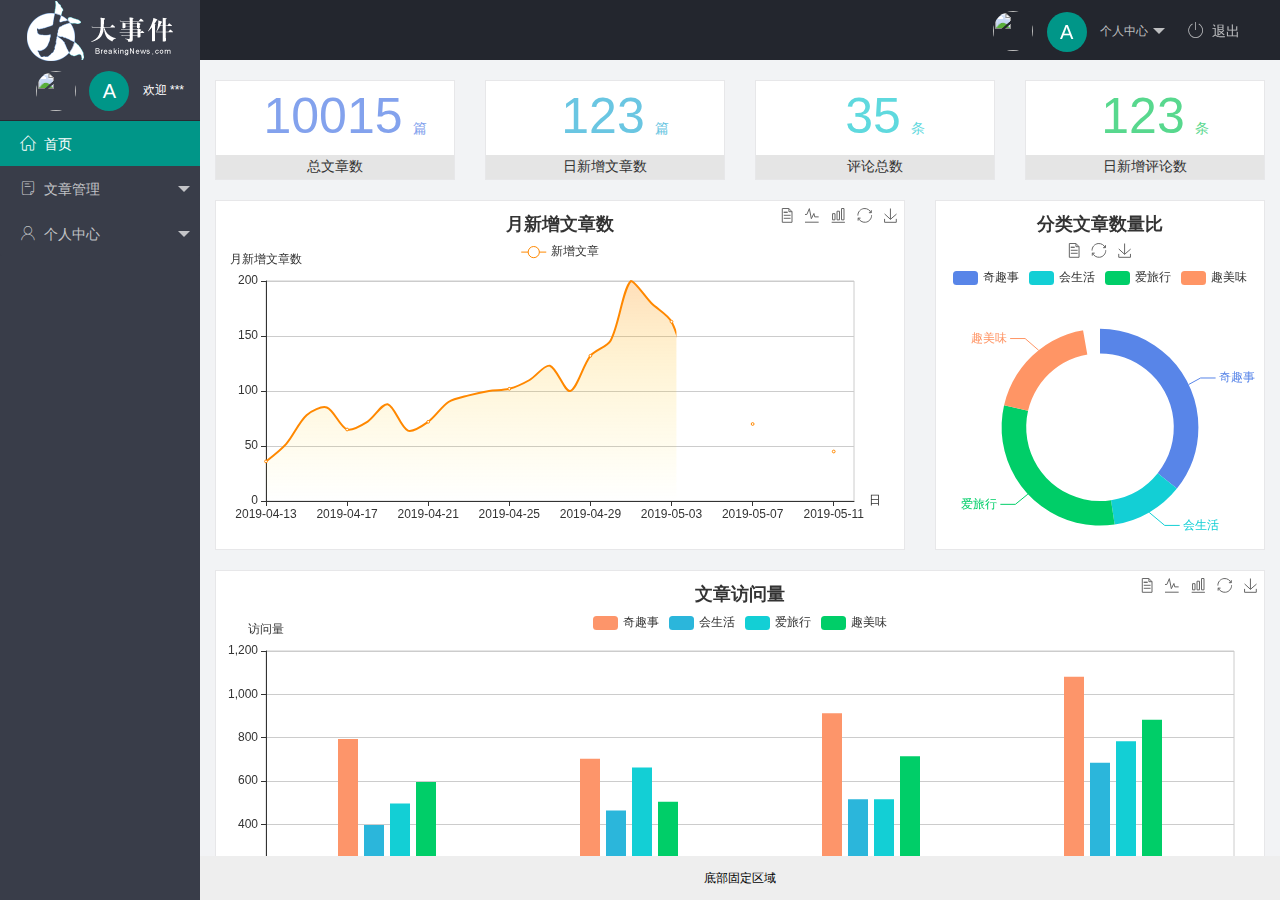
==== index.html @ 4768a1a0 "第一天的后台index.html，index.js，baseAPI.js" ====
<!DOCTYPE html>
<html lang="en">

<head>
    <meta charset="UTF-8" />
    <meta http-equiv="X-UA-Compatible" content="IE=edge" />
    <meta name="viewport" content="width=device-width, initial-scale=1.0" />
    <title>Document</title>
    <link rel="stylesheet" href="/assets/lib/layui/css/layui.css" />
    <link rel="stylesheet" href="/assets/fonts/iconfont.css">
    <link rel="stylesheet" href="/assets/css/index.css">
</head>

<body>
    <div class="layui-layout layui-layout-admin">
        <div class="layui-header">
            <div class="layui-logo layui-hide-xs layui-bg-black">
                <img src="/assets/images/logo.png" alt="" />
            </div>

            <ul class="layui-nav layui-layout-right">
                <li class="layui-nav-item layui-hide layui-show-md-inline-block">
                    <!-- 右侧导航栏上面头像 -->
                    <a href="javascript:;" class="userinfo">
                        <img src="http://t.cn/RCzsdCq" class="layui-nav-img" />
                        <span class="text-avatar">A</span>
                        个人中心
                    </a>
                    <dl class="layui-nav-child">
                        <dd><a href="">基本资料</a></dd>
                        <dd><a href="">更换头像</a></dd>
                        <dd><a href="">重置密码</a></dd>
                    </dl>
                </li>
                <li class="layui-nav-item" lay-header-event="menuRight" lay-unselect>
                    <a href="javascript:;" id="btnLogout"><span class="iconfont icon-tuichu"></span>退出</a>
                </li>
            </ul>
        </div>

        <div class="layui-side layui-bg-black">
            <div class="layui-side-scroll">
                <!-- 左侧侧边栏上面头像 -->
                <div class="userinfo">
                    <img src="http://t.cn/RCzsdCq" class="layui-nav-img" />
                    <span class="text-avatar">A</span>
                    <span id="welcome">欢迎 ***</span>
                </div>
                <!-- 左侧导航区域（可配合layui已有的垂直导航） -->
                <ul class="layui-nav layui-nav-tree" lay-shrink="all">
                    <li class="layui-nav-item layui-this"><a href="/home/dashboard.html" target="fm"><span
                                class="iconfont icon-home"></span>首页</a></li>
                    <li class="layui-nav-item">
                        <a class="" href="javascript:;"><span class="iconfont icon-16"></span>文章管理</a>
                        <dl class="layui-nav-child">
                            <dd><a href="javascript:;"><i class="layui-icon layui-icon-app"></i>文章类别</a></dd>
                            <dd><a href="javascript:;"><i class="layui-icon layui-icon-app"></i>文章列表</a></dd>
                            <dd><a href="javascript:;"><i class="layui-icon layui-icon-app"></i>发布文章</a></dd>
                        </dl>
                    </li>
                    <li class="layui-nav-item">
                        <a href="javascript:;"><span class="iconfont icon-user"></span>个人中心</a>
                        <dl class="layui-nav-child">
                            <dd><a href="javascript:;"><i class="layui-icon layui-icon-app"></i>基本资料</a></dd>
                            <dd><a href="javascript:;"><i class="layui-icon layui-icon-app"></i>更换头像</a></dd>
                            <dd><a href="javascript:;"><i class="layui-icon layui-icon-app"></i>重置密码</a></dd>
                        </dl>
                    </li>
                </ul>
            </div>
        </div>

        <div class="layui-body">
            <!-- 内容主体区域 -->
            <!-- 内容主体区域 -->
            <iframe name="fm" src="/home/dashboard.html" frameborder="0">

            </iframe>
        </div>

        <div class="layui-footer">
            <!-- 底部固定区域 -->
            底部固定区域
        </div>
    </div>
    <script src="/assets/lib/layui/layui.all.js"></script>
    <script src="/assets/lib/jquery.js"></script>
    <script src="/assets/js/baseAPI.js"></script>
    <script src="/assets/js/index.js"></script>
</body>

</html>
---- assets/lib/layui/css/layui.css ----
/** layui-v2.5.5 MIT License By https://www.layui.com */
 .layui-inline,img{display:inline-block;vertical-align:middle}h1,h2,h3,h4,h5,h6{font-weight:400}.layui-edge,.layui-header,.layui-inline,.layui-main{position:relative}.layui-body,.layui-edge,.layui-elip{overflow:hidden}.layui-btn,.layui-edge,.layui-inline,img{vertical-align:middle}.layui-btn,.layui-disabled,.layui-icon,.layui-unselect{-moz-user-select:none;-webkit-user-select:none;-ms-user-select:none}.layui-elip,.layui-form-checkbox span,.layui-form-pane .layui-form-label{text-overflow:ellipsis;white-space:nowrap}.layui-breadcrumb,.layui-tree-btnGroup{visibility:hidden}blockquote,body,button,dd,div,dl,dt,form,h1,h2,h3,h4,h5,h6,input,li,ol,p,pre,td,textarea,th,ul{margin:0;padding:0;-webkit-tap-highlight-color:rgba(0,0,0,0)}a:active,a:hover{outline:0}img{border:none}li{list-style:none}table{border-collapse:collapse;border-spacing:0}h4,h5,h6{font-size:100%}button,input,optgroup,option,select,textarea{font-family:inherit;font-size:inherit;font-style:inherit;font-weight:inherit;outline:0}pre{white-space:pre-wrap;white-space:-moz-pre-wrap;white-space:-pre-wrap;white-space:-o-pre-wrap;word-wrap:break-word}body{line-height:24px;font:14px Helvetica Neue,Helvetica,PingFang SC,Tahoma,Arial,sans-serif}hr{height:1px;margin:10px 0;border:0;clear:both}a{color:#333;text-decoration:none}a:hover{color:#777}a cite{font-style:normal;*cursor:pointer}.layui-border-box,.layui-border-box *{box-sizing:border-box}.layui-box,.layui-box *{box-sizing:content-box}.layui-clear{clear:both;*zoom:1}.layui-clear:after{content:'\20';clear:both;*zoom:1;display:block;height:0}.layui-inline{*display:inline;*zoom:1}.layui-edge{display:inline-block;width:0;height:0;border-width:6px;border-style:dashed;border-color:transparent}.layui-edge-top{top:-4px;border-bottom-color:#999;border-bottom-style:solid}.layui-edge-right{border-left-color:#999;border-left-style:solid}.layui-edge-bottom{top:2px;border-top-color:#999;border-top-style:solid}.layui-edge-left{border-right-color:#999;border-right-style:solid}.layui-disabled,.layui-disabled:hover{color:#d2d2d2!important;cursor:not-allowed!important}.layui-circle{border-radius:100%}.layui-show{display:block!important}.layui-hide{display:none!important}@font-face{font-family:layui-icon;src:url(../font/iconfont.eot?v=250);src:url(../font/iconfont.eot?v=250#iefix) format('embedded-opentype'),url(../font/iconfont.woff2?v=250) format('woff2'),url(../font/iconfont.woff?v=250) format('woff'),url(../font/iconfont.ttf?v=250) format('truetype'),url(../font/iconfont.svg?v=250#layui-icon) format('svg')}.layui-icon{font-family:layui-icon!important;font-size:16px;font-style:normal;-webkit-font-smoothing:antialiased;-moz-osx-font-smoothing:grayscale}.layui-icon-reply-fill:before{content:"\e611"}.layui-icon-set-fill:before{content:"\e614"}.layui-icon-menu-fill:before{content:"\e60f"}.layui-icon-search:before{content:"\e615"}.layui-icon-share:before{content:"\e641"}.layui-icon-set-sm:before{content:"\e620"}.layui-icon-engine:before{content:"\e628"}.layui-icon-close:before{content:"\1006"}.layui-icon-close-fill:before{content:"\1007"}.layui-icon-chart-screen:before{content:"\e629"}.layui-icon-star:before{content:"\e600"}.layui-icon-circle-dot:before{content:"\e617"}.layui-icon-chat:before{content:"\e606"}.layui-icon-release:before{content:"\e609"}.layui-icon-list:before{content:"\e60a"}.layui-icon-chart:before{content:"\e62c"}.layui-icon-ok-circle:before{content:"\1005"}.layui-icon-layim-theme:before{content:"\e61b"}.layui-icon-table:before{content:"\e62d"}.layui-icon-right:before{content:"\e602"}.layui-icon-left:before{content:"\e603"}.layui-icon-cart-simple:before{content:"\e698"}.layui-icon-face-cry:before{content:"\e69c"}.layui-icon-face-smile:before{content:"\e6af"}.layui-icon-survey:before{content:"\e6b2"}.layui-icon-tree:before{content:"\e62e"}.layui-icon-upload-circle:before{content:"\e62f"}.layui-icon-add-circle:before{content:"\e61f"}.layui-icon-download-circle:before{content:"\e601"}.layui-icon-templeate-1:before{content:"\e630"}.layui-icon-util:before{content:"\e631"}.layui-icon-face-surprised:before{content:"\e664"}.layui-icon-edit:before{content:"\e642"}.layui-icon-speaker:before{content:"\e645"}.layui-icon-down:before{content:"\e61a"}.layui-icon-file:before{content:"\e621"}.layui-icon-layouts:before{content:"\e632"}.layui-icon-rate-half:before{content:"\e6c9"}.layui-icon-add-circle-fine:before{content:"\e608"}.layui-icon-prev-circle:before{content:"\e633"}.layui-icon-read:before{content:"\e705"}.layui-icon-404:before{content:"\e61c"}.layui-icon-carousel:before{content:"\e634"}.layui-icon-help:before{content:"\e607"}.layui-icon-code-circle:before{content:"\e635"}.layui-icon-water:before{content:"\e636"}.layui-icon-username:before{content:"\e66f"}.layui-icon-find-fill:before{content:"\e670"}.layui-icon-about:before{content:"\e60b"}.layui-icon-location:before{content:"\e715"}.layui-icon-up:before{content:"\e619"}.layui-icon-pause:before{content:"\e651"}.layui-icon-date:before{content:"\e637"}.layui-icon-layim-uploadfile:before{content:"\e61d"}.layui-icon-delete:before{content:"\e640"}.layui-icon-play:before{content:"\e652"}.layui-icon-top:before{content:"\e604"}.layui-icon-friends:before{content:"\e612"}.layui-icon-refresh-3:before{content:"\e9aa"}.layui-icon-ok:before{content:"\e605"}.layui-icon-layer:before{content:"\e638"}.layui-icon-face-smile-fine:before{content:"\e60c"}.layui-icon-dollar:before{content:"\e659"}.layui-icon-group:before{content:"\e613"}.layui-icon-layim-download:before{content:"\e61e"}.layui-icon-picture-fine:before{content:"\e60d"}.layui-icon-link:before{content:"\e64c"}.layui-icon-diamond:before{content:"\e735"}.layui-icon-log:before{content:"\e60e"}.layui-icon-rate-solid:before{content:"\e67a"}.layui-icon-fonts-del:before{content:"\e64f"}.layui-icon-unlink:before{content:"\e64d"}.layui-icon-fonts-clear:before{content:"\e639"}.layui-icon-triangle-r:before{content:"\e623"}.layui-icon-circle:before{content:"\e63f"}.layui-icon-radio:before{content:"\e643"}.layui-icon-align-center:before{content:"\e647"}.layui-icon-align-right:before{content:"\e648"}.layui-icon-align-left:before{content:"\e649"}.layui-icon-loading-1:before{content:"\e63e"}.layui-icon-return:before{content:"\e65c"}.layui-icon-fonts-strong:before{content:"\e62b"}.layui-icon-upload:before{content:"\e67c"}.layui-icon-dialogue:before{content:"\e63a"}.layui-icon-video:before{content:"\e6ed"}.layui-icon-headset:before{content:"\e6fc"}.layui-icon-cellphone-fine:before{content:"\e63b"}.layui-icon-add-1:before{content:"\e654"}.layui-icon-face-smile-b:before{content:"\e650"}.layui-icon-fonts-html:before{content:"\e64b"}.layui-icon-form:before{content:"\e63c"}.layui-icon-cart:before{content:"\e657"}.layui-icon-camera-fill:before{content:"\e65d"}.layui-icon-tabs:before{content:"\e62a"}.layui-icon-fonts-code:before{content:"\e64e"}.layui-icon-fire:before{content:"\e756"}.layui-icon-set:before{content:"\e716"}.layui-icon-fonts-u:before{content:"\e646"}.layui-icon-triangle-d:before{content:"\e625"}.layui-icon-tips:before{content:"\e702"}.layui-icon-picture:before{content:"\e64a"}.layui-icon-more-vertical:before{content:"\e671"}.layui-icon-flag:before{content:"\e66c"}.layui-icon-loading:before{content:"\e63d"}.layui-icon-fonts-i:before{content:"\e644"}.layui-icon-refresh-1:before{content:"\e666"}.layui-icon-rmb:before{content:"\e65e"}.layui-icon-home:before{content:"\e68e"}.layui-icon-user:before{content:"\e770"}.layui-icon-notice:before{content:"\e667"}.layui-icon-login-weibo:before{content:"\e675"}.layui-icon-voice:before{content:"\e688"}.layui-icon-upload-drag:before{content:"\e681"}.layui-icon-login-qq:before{content:"\e676"}.layui-icon-snowflake:before{content:"\e6b1"}.layui-icon-file-b:before{content:"\e655"}.layui-icon-template:before{content:"\e663"}.layui-icon-auz:before{content:"\e672"}.layui-icon-console:before{content:"\e665"}.layui-icon-app:before{content:"\e653"}.layui-icon-prev:before{content:"\e65a"}.layui-icon-website:before{content:"\e7ae"}.layui-icon-next:before{content:"\e65b"}.layui-icon-component:before{content:"\e857"}.layui-icon-more:before{content:"\e65f"}.layui-icon-login-wechat:before{content:"\e677"}.layui-icon-shrink-right:before{content:"\e668"}.layui-icon-spread-left:before{content:"\e66b"}.layui-icon-camera:before{content:"\e660"}.layui-icon-note:before{content:"\e66e"}.layui-icon-refresh:before{content:"\e669"}.layui-icon-female:before{content:"\e661"}.layui-icon-male:before{content:"\e662"}.layui-icon-password:before{content:"\e673"}.layui-icon-senior:before{content:"\e674"}.layui-icon-theme:before{content:"\e66a"}.layui-icon-tread:before{content:"\e6c5"}.layui-icon-praise:before{content:"\e6c6"}.layui-icon-star-fill:before{content:"\e658"}.layui-icon-rate:before{content:"\e67b"}.layui-icon-template-1:before{content:"\e656"}.layui-icon-vercode:before{content:"\e679"}.layui-icon-cellphone:before{content:"\e678"}.layui-icon-screen-full:before{content:"\e622"}.layui-icon-screen-restore:before{content:"\e758"}.layui-icon-cols:before{content:"\e610"}.layui-icon-export:before{content:"\e67d"}.layui-icon-print:before{content:"\e66d"}.layui-icon-slider:before{content:"\e714"}.layui-icon-addition:before{content:"\e624"}.layui-icon-subtraction:before{content:"\e67e"}.layui-icon-service:before{content:"\e626"}.layui-icon-transfer:before{content:"\e691"}.layui-main{width:1140px;margin:0 auto}.layui-header{z-index:1000;height:60px}.layui-header a:hover{transition:all .5s;-webkit-transition:all .5s}.layui-side{position:fixed;left:0;top:0;bottom:0;z-index:999;width:200px;overflow-x:hidden}.layui-side-scroll{position:relative;width:220px;height:100%;overflow-x:hidden}.layui-body{position:absolute;left:200px;right:0;top:0;bottom:0;z-index:998;width:auto;overflow-y:auto;box-sizing:border-box}.layui-layout-body{overflow:hidden}.layui-layout-admin .layui-header{background-color:#23262E}.layui-layout-admin .layui-side{top:60px;width:200px;overflow-x:hidden}.layui-layout-admin .layui-body{position:fixed;top:60px;bottom:44px}.layui-layout-admin .layui-main{width:auto;margin:0 15px}.layui-layout-admin .layui-footer{position:fixed;left:200px;right:0;bottom:0;height:44px;line-height:44px;padding:0 15px;background-color:#eee}.layui-layout-admin .layui-logo{position:absolute;left:0;top:0;width:200px;height:100%;line-height:60px;text-align:center;color:#009688;font-size:16px}.layui-layout-admin .layui-header .layui-nav{background:0 0}.layui-layout-left{position:absolute!important;left:200px;top:0}.layui-layout-right{position:absolute!important;right:0;top:0}.layui-container{position:relative;margin:0 auto;padding:0 15px;box-sizing:border-box}.layui-fluid{position:relative;margin:0 auto;padding:0 15px}.layui-row:after,.layui-row:before{content:'';display:block;clear:both}.layui-col-lg1,.layui-col-lg10,.layui-col-lg11,.layui-col-lg12,.layui-col-lg2,.layui-col-lg3,.layui-col-lg4,.layui-col-lg5,.layui-col-lg6,.layui-col-lg7,.layui-col-lg8,.layui-col-lg9,.layui-col-md1,.layui-col-md10,.layui-col-md11,.layui-col-md12,.layui-col-md2,.layui-col-md3,.layui-col-md4,.layui-col-md5,.layui-col-md6,.layui-col-md7,.layui-col-md8,.layui-col-md9,.layui-col-sm1,.layui-col-sm10,.layui-col-sm11,.layui-col-sm12,.layui-col-sm2,.layui-col-sm3,.layui-col-sm4,.layui-col-sm5,.layui-col-sm6,.layui-col-sm7,.layui-col-sm8,.layui-col-sm9,.layui-col-xs1,.layui-col-xs10,.layui-col-xs11,.layui-col-xs12,.layui-col-xs2,.layui-col-xs3,.layui-col-xs4,.layui-col-xs5,.layui-col-xs6,.layui-col-xs7,.layui-col-xs8,.layui-col-xs9{position:relative;display:block;box-sizing:border-box}.layui-col-xs1,.layui-col-xs10,.layui-col-xs11,.layui-col-xs12,.layui-col-xs2,.layui-col-xs3,.layui-col-xs4,.layui-col-xs5,.layui-col-xs6,.layui-col-xs7,.layui-col-xs8,.layui-col-xs9{float:left}.layui-col-xs1{width:8.33333333%}.layui-col-xs2{width:16.66666667%}.layui-col-xs3{width:25%}.layui-col-xs4{width:33.33333333%}.layui-col-xs5{width:41.66666667%}.layui-col-xs6{width:50%}.layui-col-xs7{width:58.33333333%}.layui-col-xs8{width:66.66666667%}.layui-col-xs9{width:75%}.layui-col-xs10{width:83.33333333%}.layui-col-xs11{width:91.66666667%}.layui-col-xs12{width:100%}.layui-col-xs-offset1{margin-left:8.33333333%}.layui-col-xs-offset2{margin-left:16.66666667%}.layui-col-xs-offset3{margin-left:25%}.layui-col-xs-offset4{margin-left:33.33333333%}.layui-col-xs-offset5{margin-left:41.66666667%}.layui-col-xs-offset6{margin-left:50%}.layui-col-xs-offset7{margin-left:58.33333333%}.layui-col-xs-offset8{margin-left:66.66666667%}.layui-col-xs-offset9{margin-left:75%}.layui-col-xs-offset10{margin-left:83.33333333%}.layui-col-xs-offset11{margin-left:91.66666667%}.layui-col-xs-offset12{margin-left:100%}@media screen and (max-width:768px){.layui-hide-xs{display:none!important}.layui-show-xs-block{display:block!important}.layui-show-xs-inline{display:inline!important}.layui-show-xs-inline-block{display:inline-block!important}}@media screen and (min-width:768px){.layui-container{width:750px}.layui-hide-sm{display:none!important}.layui-show-sm-block{display:block!important}.layui-show-sm-inline{display:inline!important}.layui-show-sm-inline-block{display:inline-block!important}.layui-col-sm1,.layui-col-sm10,.layui-col-sm11,.layui-col-sm12,.layui-col-sm2,.layui-col-sm3,.layui-col-sm4,.layui-col-sm5,.layui-col-sm6,.layui-col-sm7,.layui-col-sm8,.layui-col-sm9{float:left}.layui-col-sm1{width:8.33333333%}.layui-col-sm2{width:16.66666667%}.layui-col-sm3{width:25%}.layui-col-sm4{width:33.33333333%}.layui-col-sm5{width:41.66666667%}.layui-col-sm6{width:50%}.layui-col-sm7{width:58.33333333%}.layui-col-sm8{width:66.66666667%}.layui-col-sm9{width:75%}.layui-col-sm10{width:83.33333333%}.layui-col-sm11{width:91.66666667%}.layui-col-sm12{width:100%}.layui-col-sm-offset1{margin-left:8.33333333%}.layui-col-sm-offset2{margin-left:16.66666667%}.layui-col-sm-offset3{margin-left:25%}.layui-col-sm-offset4{margin-left:33.33333333%}.layui-col-sm-offset5{margin-left:41.66666667%}.layui-col-sm-offset6{margin-left:50%}.layui-col-sm-offset7{margin-left:58.33333333%}.layui-col-sm-offset8{margin-left:66.66666667%}.layui-col-sm-offset9{margin-left:75%}.layui-col-sm-offset10{margin-left:83.33333333%}.layui-col-sm-offset11{margin-left:91.66666667%}.layui-col-sm-offset12{margin-left:100%}}@media screen and (min-width:992px){.layui-container{width:970px}.layui-hide-md{display:none!important}.layui-show-md-block{display:block!important}.layui-show-md-inline{display:inline!important}.layui-show-md-inline-block{display:inline-block!important}.layui-col-md1,.layui-col-md10,.layui-col-md11,.layui-col-md12,.layui-col-md2,.layui-col-md3,.layui-col-md4,.layui-col-md5,.layui-col-md6,.layui-col-md7,.layui-col-md8,.layui-col-md9{float:left}.layui-col-md1{width:8.33333333%}.layui-col-md2{width:16.66666667%}.layui-col-md3{width:25%}.layui-col-md4{width:33.33333333%}.layui-col-md5{width:41.66666667%}.layui-col-md6{width:50%}.layui-col-md7{width:58.33333333%}.layui-col-md8{width:66.66666667%}.layui-col-md9{width:75%}.layui-col-md10{width:83.33333333%}.layui-col-md11{width:91.66666667%}.layui-col-md12{width:100%}.layui-col-md-offset1{margin-left:8.33333333%}.layui-col-md-offset2{margin-left:16.66666667%}.layui-col-md-offset3{margin-left:25%}.layui-col-md-offset4{margin-left:33.33333333%}.layui-col-md-offset5{margin-left:41.66666667%}.layui-col-md-offset6{margin-left:50%}.layui-col-md-offset7{margin-left:58.33333333%}.layui-col-md-offset8{margin-left:66.66666667%}.layui-col-md-offset9{margin-left:75%}.layui-col-md-offset10{margin-left:83.33333333%}.layui-col-md-offset11{margin-left:91.66666667%}.layui-col-md-offset12{margin-left:100%}}@media screen and (min-width:1200px){.layui-container{width:1170px}.layui-hide-lg{display:none!important}.layui-show-lg-block{display:block!important}.layui-show-lg-inline{display:inline!important}.layui-show-lg-inline-block{display:inline-block!important}.layui-col-lg1,.layui-col-lg10,.layui-col-lg11,.layui-col-lg12,.layui-col-lg2,.layui-col-lg3,.layui-col-lg4,.layui-col-lg5,.layui-col-lg6,.layui-col-lg7,.layui-col-lg8,.layui-col-lg9{float:left}.layui-col-lg1{width:8.33333333%}.layui-col-lg2{width:16.66666667%}.layui-col-lg3{width:25%}.layui-col-lg4{width:33.33333333%}.layui-col-lg5{width:41.66666667%}.layui-col-lg6{width:50%}.layui-col-lg7{width:58.33333333%}.layui-col-lg8{width:66.66666667%}.layui-col-lg9{width:75%}.layui-col-lg10{width:83.33333333%}.layui-col-lg11{width:91.66666667%}.layui-col-lg12{width:100%}.layui-col-lg-offset1{margin-left:8.33333333%}.layui-col-lg-offset2{margin-left:16.66666667%}.layui-col-lg-offset3{margin-left:25%}.layui-col-lg-offset4{margin-left:33.33333333%}.layui-col-lg-offset5{margin-left:41.66666667%}.layui-col-lg-offset6{margin-left:50%}.layui-col-lg-offset7{margin-left:58.33333333%}.layui-col-lg-offset8{margin-left:66.66666667%}.layui-col-lg-offset9{margin-left:75%}.layui-col-lg-offset10{margin-left:83.33333333%}.layui-col-lg-offset11{margin-left:91.66666667%}.layui-col-lg-offset12{margin-left:100%}}.layui-col-space1{margin:-.5px}.layui-col-space1>*{padding:.5px}.layui-col-space3{margin:-1.5px}.layui-col-space3>*{padding:1.5px}.layui-col-space5{margin:-2.5px}.layui-col-space5>*{padding:2.5px}.layui-col-space8{margin:-3.5px}.layui-col-space8>*{padding:3.5px}.layui-col-space10{margin:-5px}.layui-col-space10>*{padding:5px}.layui-col-space12{margin:-6px}.layui-col-space12>*{padding:6px}.layui-col-space15{margin:-7.5px}.layui-col-space15>*{padding:7.5px}.layui-col-space18{margin:-9px}.layui-col-space18>*{padding:9px}.layui-col-space20{margin:-10px}.layui-col-space20>*{padding:10px}.layui-col-space22{margin:-11px}.layui-col-space22>*{padding:11px}.layui-col-space25{margin:-12.5px}.layui-col-space25>*{padding:12.5px}.layui-col-space30{margin:-15px}.layui-col-space30>*{padding:15px}.layui-btn,.layui-input,.layui-select,.layui-textarea,.layui-upload-button{outline:0;-webkit-appearance:none;transition:all .3s;-webkit-transition:all .3s;box-sizing:border-box}.layui-elem-quote{margin-bottom:10px;padding:15px;line-height:22px;border-left:5px solid #009688;border-radius:0 2px 2px 0;background-color:#f2f2f2}.layui-quote-nm{border-style:solid;border-width:1px 1px 1px 5px;background:0 0}.layui-elem-field{margin-bottom:10px;padding:0;border-width:1px;border-style:solid}.layui-elem-field legend{margin-left:20px;padding:0 10px;font-size:20px;font-weight:300}.layui-field-title{margin:10px 0 20px;border-width:1px 0 0}.layui-field-box{padding:10px 15px}.layui-field-title .layui-field-box{padding:10px 0}.layui-progress{position:relative;height:6px;border-radius:20px;background-color:#e2e2e2}.layui-progress-bar{position:absolute;left:0;top:0;width:0;max-width:100%;height:6px;border-radius:20px;text-align:right;background-color:#5FB878;transition:all .3s;-webkit-transition:all .3s}.layui-progress-big,.layui-progress-big .layui-progress-bar{height:18px;line-height:18px}.layui-progress-text{position:relative;top:-20px;line-height:18px;font-size:12px;color:#666}.layui-progress-big .layui-progress-text{position:static;padding:0 10px;color:#fff}.layui-collapse{border-width:1px;border-style:solid;border-radius:2px}.layui-colla-content,.layui-colla-item{border-top-width:1px;border-top-style:solid}.layui-colla-item:first-child{border-top:none}.layui-colla-title{position:relative;height:42px;line-height:42px;padding:0 15px 0 35px;color:#333;background-color:#f2f2f2;cursor:pointer;font-size:14px;overflow:hidden}.layui-colla-content{display:none;padding:10px 15px;line-height:22px;color:#666}.layui-colla-icon{position:absolute;left:15px;top:0;font-size:14px}.layui-card{margin-bottom:15px;border-radius:2px;background-color:#fff;box-shadow:0 1px 2px 0 rgba(0,0,0,.05)}.layui-card:last-child{margin-bottom:0}.layui-card-header{position:relative;height:42px;line-height:42px;padding:0 15px;border-bottom:1px solid #f6f6f6;color:#333;border-radius:2px 2px 0 0;font-size:14px}.layui-bg-black,.layui-bg-blue,.layui-bg-cyan,.layui-bg-green,.layui-bg-orange,.layui-bg-red{color:#fff!important}.layui-card-body{position:relative;padding:10px 15px;line-height:24px}.layui-card-body[pad15]{padding:15px}.layui-card-body[pad20]{padding:20px}.layui-card-body .layui-table{margin:5px 0}.layui-card .layui-tab{margin:0}.layui-panel-window{position:relative;padding:15px;border-radius:0;border-top:5px solid #E6E6E6;background-color:#fff}.layui-auxiliar-moving{position:fixed;left:0;right:0;top:0;bottom:0;width:100%;height:100%;background:0 0;z-index:9999999999}.layui-form-label,.layui-form-mid,.layui-form-select,.layui-input-block,.layui-input-inline,.layui-textarea{position:relative}.layui-bg-red{background-color:#FF5722!important}.layui-bg-orange{background-color:#FFB800!important}.layui-bg-green{background-color:#009688!important}.layui-bg-cyan{background-color:#2F4056!important}.layui-bg-blue{background-color:#1E9FFF!important}.layui-bg-black{background-color:#393D49!important}.layui-bg-gray{background-color:#eee!important;color:#666!important}.layui-badge-rim,.layui-colla-content,.layui-colla-item,.layui-collapse,.layui-elem-field,.layui-form-pane .layui-form-item[pane],.layui-form-pane .layui-form-label,.layui-input,.layui-layedit,.layui-layedit-tool,.layui-quote-nm,.layui-select,.layui-tab-bar,.layui-tab-card,.layui-tab-title,.layui-tab-title .layui-this:after,.layui-textarea{border-color:#e6e6e6}.layui-timeline-item:before,hr{background-color:#e6e6e6}.layui-text{line-height:22px;font-size:14px;color:#666}.layui-text h1,.layui-text h2,.layui-text h3{font-weight:500;color:#333}.layui-text h1{font-size:30px}.layui-text h2{font-size:24px}.layui-text h3{font-size:18px}.layui-text a:not(.layui-btn){color:#01AAED}.layui-text a:not(.layui-btn):hover{text-decoration:underline}.layui-text ul{padding:5px 0 5px 15px}.layui-text ul li{margin-top:5px;list-style-type:disc}.layui-text em,.layui-word-aux{color:#999!important;padding:0 5px!important}.layui-btn{display:inline-block;height:38px;line-height:38px;padding:0 18px;background-color:#009688;color:#fff;white-space:nowrap;text-align:center;font-size:14px;border:none;border-radius:2px;cursor:pointer}.layui-btn:hover{opacity:.8;filter:alpha(opacity=80);color:#fff}.layui-btn:active{opacity:1;filter:alpha(opacity=100)}.layui-btn+.layui-btn{margin-left:10px}.layui-btn-container{font-size:0}.layui-btn-container .layui-btn{margin-right:10px;margin-bottom:10px}.layui-btn-container .layui-btn+.layui-btn{margin-left:0}.layui-table .layui-btn-container .layui-btn{margin-bottom:9px}.layui-btn-radius{border-radius:100px}.layui-btn .layui-icon{margin-right:3px;font-size:18px;vertical-align:bottom;vertical-align:middle\9}.layui-btn-primary{border:1px solid #C9C9C9;background-color:#fff;color:#555}.layui-btn-primary:hover{border-color:#009688;color:#333}.layui-btn-normal{background-color:#1E9FFF}.layui-btn-warm{background-color:#FFB800}.layui-btn-danger{background-color:#FF5722}.layui-btn-checked{background-color:#5FB878}.layui-btn-disabled,.layui-btn-disabled:active,.layui-btn-disabled:hover{border:1px solid #e6e6e6;background-color:#FBFBFB;color:#C9C9C9;cursor:not-allowed;opacity:1}.layui-btn-lg{height:44px;line-height:44px;padding:0 25px;font-size:16px}.layui-btn-sm{height:30px;line-height:30px;padding:0 10px;font-size:12px}.layui-btn-sm i{font-size:16px!important}.layui-btn-xs{height:22px;line-height:22px;padding:0 5px;font-size:12px}.layui-btn-xs i{font-size:14px!important}.layui-btn-group{display:inline-block;vertical-align:middle;font-size:0}.layui-btn-group .layui-btn{margin-left:0!important;margin-right:0!important;border-left:1px solid rgba(255,255,255,.5);border-radius:0}.layui-btn-group .layui-btn-primary{border-left:none}.layui-btn-group .layui-btn-primary:hover{border-color:#C9C9C9;color:#009688}.layui-btn-group .layui-btn:first-child{border-left:none;border-radius:2px 0 0 2px}.layui-btn-group .layui-btn-primary:first-child{border-left:1px solid #c9c9c9}.layui-btn-group .layui-btn:last-child{border-radius:0 2px 2px 0}.layui-btn-group .layui-btn+.layui-btn{margin-left:0}.layui-btn-group+.layui-btn-group{margin-left:10px}.layui-btn-fluid{width:100%}.layui-input,.layui-select,.layui-textarea{height:38px;line-height:1.3;line-height:38px\9;border-width:1px;border-style:solid;background-color:#fff;border-radius:2px}.layui-input::-webkit-input-placeholder,.layui-select::-webkit-input-placeholder,.layui-textarea::-webkit-input-placeholder{line-height:1.3}.layui-input,.layui-textarea{display:block;width:100%;padding-left:10px}.layui-input:hover,.layui-textarea:hover{border-color:#D2D2D2!important}.layui-input:focus,.layui-textarea:focus{border-color:#C9C9C9!important}.layui-textarea{min-height:100px;height:auto;line-height:20px;padding:6px 10px;resize:vertical}.layui-select{padding:0 10px}.layui-form input[type=checkbox],.layui-form input[type=radio],.layui-form select{display:none}.layui-form [lay-ignore]{display:initial}.layui-form-item{margin-bottom:15px;clear:both;*zoom:1}.layui-form-item:after{content:'\20';clear:both;*zoom:1;display:block;height:0}.layui-form-label{float:left;display:block;padding:9px 15px;width:80px;font-weight:400;line-height:20px;text-align:right}.layui-form-label-col{display:block;float:none;padding:9px 0;line-height:20px;text-align:left}.layui-form-item .layui-inline{margin-bottom:5px;margin-right:10px}.layui-input-block{margin-left:110px;min-height:36px}.layui-input-inline{display:inline-block;vertical-align:middle}.layui-form-item .layui-input-inline{float:left;width:190px;margin-right:10px}.layui-form-text .layui-input-inline{width:auto}.layui-form-mid{float:left;display:block;padding:9px 0!important;line-height:20px;margin-right:10px}.layui-form-danger+.layui-form-select .layui-input,.layui-form-danger:focus{border-color:#FF5722!important}.layui-form-select .layui-input{padding-right:30px;cursor:pointer}.layui-form-select .layui-edge{position:absolute;right:10px;top:50%;margin-top:-3px;cursor:pointer;border-width:6px;border-top-color:#c2c2c2;border-top-style:solid;transition:all .3s;-webkit-transition:all .3s}.layui-form-select dl{display:none;position:absolute;left:0;top:42px;padding:5px 0;z-index:899;min-width:100%;border:1px solid #d2d2d2;max-height:300px;overflow-y:auto;background-color:#fff;border-radius:2px;box-shadow:0 2px 4px rgba(0,0,0,.12);box-sizing:border-box}.layui-form-select dl dd,.layui-form-select dl dt{padding:0 10px;line-height:36px;white-space:nowrap;overflow:hidden;text-overflow:ellipsis}.layui-form-select dl dt{font-size:12px;color:#999}.layui-form-select dl dd{cursor:pointer}.layui-form-select dl dd:hover{background-color:#f2f2f2;-webkit-transition:.5s all;transition:.5s all}.layui-form-select .layui-select-group dd{padding-left:20px}.layui-form-select dl dd.layui-select-tips{padding-left:10px!important;color:#999}.layui-form-select dl dd.layui-this{background-color:#5FB878;color:#fff}.layui-form-checkbox,.layui-form-select dl dd.layui-disabled{background-color:#fff}.layui-form-selected dl{display:block}.layui-form-checkbox,.layui-form-checkbox *,.layui-form-switch{display:inline-block;vertical-align:middle}.layui-form-selected .layui-edge{margin-top:-9px;-webkit-transform:rotate(180deg);transform:rotate(180deg);margin-top:-3px\9}:root .layui-form-selected .layui-edge{margin-top:-9px\0/IE9}.layui-form-selectup dl{top:auto;bottom:42px}.layui-select-none{margin:5px 0;text-align:center;color:#999}.layui-select-disabled .layui-disabled{border-color:#eee!important}.layui-select-disabled .layui-edge{border-top-color:#d2d2d2}.layui-form-checkbox{position:relative;height:30px;line-height:30px;margin-right:10px;padding-right:30px;cursor:pointer;font-size:0;-webkit-transition:.1s linear;transition:.1s linear;box-sizing:border-box}.layui-form-checkbox span{padding:0 10px;height:100%;font-size:14px;border-radius:2px 0 0 2px;background-color:#d2d2d2;color:#fff;overflow:hidden}.layui-form-checkbox:hover span{background-color:#c2c2c2}.layui-form-checkbox i{position:absolute;right:0;top:0;width:30px;height:28px;border:1px solid #d2d2d2;border-left:none;border-radius:0 2px 2px 0;color:#fff;font-size:20px;text-align:center}.layui-form-checkbox:hover i{border-color:#c2c2c2;color:#c2c2c2}.layui-form-checked,.layui-form-checked:hover{border-color:#5FB878}.layui-form-checked span,.layui-form-checked:hover span{background-color:#5FB878}.layui-form-checked i,.layui-form-checked:hover i{color:#5FB878}.layui-form-item .layui-form-checkbox{margin-top:4px}.layui-form-checkbox[lay-skin=primary]{height:auto!important;line-height:normal!important;min-width:18px;min-height:18px;border:none!important;margin-right:0;padding-left:28px;padding-right:0;background:0 0}.layui-form-checkbox[lay-skin=primary] span{padding-left:0;padding-right:15px;line-height:18px;background:0 0;color:#666}.layui-form-checkbox[lay-skin=primary] i{right:auto;left:0;width:16px;height:16px;line-height:16px;border:1px solid #d2d2d2;font-size:12px;border-radius:2px;background-color:#fff;-webkit-transition:.1s linear;transition:.1s linear}.layui-form-checkbox[lay-skin=primary]:hover i{border-color:#5FB878;color:#fff}.layui-form-checked[lay-skin=primary] i{border-color:#5FB878!important;background-color:#5FB878;color:#fff}.layui-checkbox-disbaled[lay-skin=primary] span{background:0 0!important;color:#c2c2c2}.layui-checkbox-disbaled[lay-skin=primary]:hover i{border-color:#d2d2d2}.layui-form-item .layui-form-checkbox[lay-skin=primary]{margin-top:10px}.layui-form-switch{position:relative;height:22px;line-height:22px;min-width:35px;padding:0 5px;margin-top:8px;border:1px solid #d2d2d2;border-radius:20px;cursor:pointer;background-color:#fff;-webkit-transition:.1s linear;transition:.1s linear}.layui-form-switch i{position:absolute;left:5px;top:3px;width:16px;height:16px;border-radius:20px;background-color:#d2d2d2;-webkit-transition:.1s linear;transition:.1s linear}.layui-form-switch em{position:relative;top:0;width:25px;margin-left:21px;padding:0!important;text-align:center!important;color:#999!important;font-style:normal!important;font-size:12px}.layui-form-onswitch{border-color:#5FB878;background-color:#5FB878}.layui-checkbox-disbaled,.layui-checkbox-disbaled i{border-color:#e2e2e2!important}.layui-form-onswitch i{left:100%;margin-left:-21px;background-color:#fff}.layui-form-onswitch em{margin-left:5px;margin-right:21px;color:#fff!important}.layui-checkbox-disbaled span{background-color:#e2e2e2!important}.layui-checkbox-disbaled:hover i{color:#fff!important}[lay-radio]{display:none}.layui-form-radio,.layui-form-radio *{display:inline-block;vertical-align:middle}.layui-form-radio{line-height:28px;margin:6px 10px 0 0;padding-right:10px;cursor:pointer;font-size:0}.layui-form-radio *{font-size:14px}.layui-form-radio>i{margin-right:8px;font-size:22px;color:#c2c2c2}.layui-form-radio>i:hover,.layui-form-radioed>i{color:#5FB878}.layui-radio-disbaled>i{color:#e2e2e2!important}.layui-form-pane .layui-form-label{width:110px;padding:8px 15px;height:38px;line-height:20px;border-width:1px;border-style:solid;border-radius:2px 0 0 2px;text-align:center;background-color:#FBFBFB;overflow:hidden;box-sizing:border-box}.layui-form-pane .layui-input-inline{margin-left:-1px}.layui-form-pane .layui-input-block{margin-left:110px;left:-1px}.layui-form-pane .layui-input{border-radius:0 2px 2px 0}.layui-form-pane .layui-form-text .layui-form-label{float:none;width:100%;border-radius:2px;box-sizing:border-box;text-align:left}.layui-form-pane .layui-form-text .layui-input-inline{display:block;margin:0;top:-1px;clear:both}.layui-form-pane .layui-form-text .layui-input-block{margin:0;left:0;top:-1px}.layui-form-pane .layui-form-text .layui-textarea{min-height:100px;border-radius:0 0 2px 2px}.layui-form-pane .layui-form-checkbox{margin:4px 0 4px 10px}.layui-form-pane .layui-form-radio,.layui-form-pane .layui-form-switch{margin-top:6px;margin-left:10px}.layui-form-pane .layui-form-item[pane]{position:relative;border-width:1px;border-style:solid}.layui-form-pane .layui-form-item[pane] .layui-form-label{position:absolute;left:0;top:0;height:100%;border-width:0 1px 0 0}.layui-form-pane .layui-form-item[pane] .layui-input-inline{margin-left:110px}@media screen and (max-width:450px){.layui-form-item .layui-form-label{text-overflow:ellipsis;overflow:hidden;white-space:nowrap}.layui-form-item .layui-inline{display:block;margin-right:0;margin-bottom:20px;clear:both}.layui-form-item .layui-inline:after{content:'\20';clear:both;display:block;height:0}.layui-form-item .layui-input-inline{display:block;float:none;left:-3px;width:auto;margin:0 0 10px 112px}.layui-form-item .layui-input-inline+.layui-form-mid{margin-left:110px;top:-5px;padding:0}.layui-form-item .layui-form-checkbox{margin-right:5px;margin-bottom:5px}}.layui-layedit{border-width:1px;border-style:solid;border-radius:2px}.layui-layedit-tool{padding:3px 5px;border-bottom-width:1px;border-bottom-style:solid;font-size:0}.layedit-tool-fixed{position:fixed;top:0;border-top:1px solid #e2e2e2}.layui-layedit-tool .layedit-tool-mid,.layui-layedit-tool .layui-icon{display:inline-block;vertical-align:middle;text-align:center;font-size:14px}.layui-layedit-tool .layui-icon{position:relative;width:32px;height:30px;line-height:30px;margin:3px 5px;color:#777;cursor:pointer;border-radius:2px}.layui-layedit-tool .layui-icon:hover{color:#393D49}.layui-layedit-tool .layui-icon:active{color:#000}.layui-layedit-tool .layedit-tool-active{background-color:#e2e2e2;color:#000}.layui-layedit-tool .layui-disabled,.layui-layedit-tool .layui-disabled:hover{color:#d2d2d2;cursor:not-allowed}.layui-layedit-tool .layedit-tool-mid{width:1px;height:18px;margin:0 10px;background-color:#d2d2d2}.layedit-tool-html{width:50px!important;font-size:30px!important}.layedit-tool-b,.layedit-tool-code,.layedit-tool-help{font-size:16px!important}.layedit-tool-d,.layedit-tool-face,.layedit-tool-image,.layedit-tool-unlink{font-size:18px!important}.layedit-tool-image input{position:absolute;font-size:0;left:0;top:0;width:100%;height:100%;opacity:.01;filter:Alpha(opacity=1);cursor:pointer}.layui-layedit-iframe iframe{display:block;width:100%}#LAY_layedit_code{overflow:hidden}.layui-laypage{display:inline-block;*display:inline;*zoom:1;vertical-align:middle;margin:10px 0;font-size:0}.layui-laypage>a:first-child,.layui-laypage>a:first-child em{border-radius:2px 0 0 2px}.layui-laypage>a:last-child,.layui-laypage>a:last-child em{border-radius:0 2px 2px 0}.layui-laypage>:first-child{margin-left:0!important}.layui-laypage>:last-child{margin-right:0!important}.layui-laypage a,.layui-laypage button,.layui-laypage input,.layui-laypage select,.layui-laypage span{border:1px solid #e2e2e2}.layui-laypage a,.layui-laypage span{display:inline-block;*display:inline;*zoom:1;vertical-align:middle;padding:0 15px;height:28px;line-height:28px;margin:0 -1px 5px 0;background-color:#fff;color:#333;font-size:12px}.layui-flow-more a *,.layui-laypage input,.layui-table-view select[lay-ignore]{display:inline-block}.layui-laypage a:hover{color:#009688}.layui-laypage em{font-style:normal}.layui-laypage .layui-laypage-spr{color:#999;font-weight:700}.layui-laypage a{text-decoration:none}.layui-laypage .layui-laypage-curr{position:relative}.layui-laypage .layui-laypage-curr em{position:relative;color:#fff}.layui-laypage .layui-laypage-curr .layui-laypage-em{position:absolute;left:-1px;top:-1px;padding:1px;width:100%;height:100%;background-color:#009688}.layui-laypage-em{border-radius:2px}.layui-laypage-next em,.layui-laypage-prev em{font-family:Sim sun;font-size:16px}.layui-laypage .layui-laypage-count,.layui-laypage .layui-laypage-limits,.layui-laypage .layui-laypage-refresh,.layui-laypage .layui-laypage-skip{margin-left:10px;margin-right:10px;padding:0;border:none}.layui-laypage .layui-laypage-limits,.layui-laypage .layui-laypage-refresh{vertical-align:top}.layui-laypage .layui-laypage-refresh i{font-size:18px;cursor:pointer}.layui-laypage select{height:22px;padding:3px;border-radius:2px;cursor:pointer}.layui-laypage .layui-laypage-skip{height:30px;line-height:30px;color:#999}.layui-laypage button,.layui-laypage input{height:30px;line-height:30px;border-radius:2px;vertical-align:top;background-color:#fff;box-sizing:border-box}.layui-laypage input{width:40px;margin:0 10px;padding:0 3px;text-align:center}.layui-laypage input:focus,.layui-laypage select:focus{border-color:#009688!important}.layui-laypage button{margin-left:10px;padding:0 10px;cursor:pointer}.layui-table,.layui-table-view{margin:10px 0}.layui-flow-more{margin:10px 0;text-align:center;color:#999;font-size:14px}.layui-flow-more a{height:32px;line-height:32px}.layui-flow-more a *{vertical-align:top}.layui-flow-more a cite{padding:0 20px;border-radius:3px;background-color:#eee;color:#333;font-style:normal}.layui-flow-more a cite:hover{opacity:.8}.layui-flow-more a i{font-size:30px;color:#737383}.layui-table{width:100%;background-color:#fff;color:#666}.layui-table tr{transition:all .3s;-webkit-transition:all .3s}.layui-table th{text-align:left;font-weight:400}.layui-table tbody tr:hover,.layui-table thead tr,.layui-table-click,.layui-table-header,.layui-table-hover,.layui-table-mend,.layui-table-patch,.layui-table-tool,.layui-table-total,.layui-table-total tr,.layui-table[lay-even] tr:nth-child(even){background-color:#f2f2f2}.layui-table td,.layui-table th,.layui-table-col-set,.layui-table-fixed-r,.layui-table-grid-down,.layui-table-header,.layui-table-page,.layui-table-tips-main,.layui-table-tool,.layui-table-total,.layui-table-view,.layui-table[lay-skin=line],.layui-table[lay-skin=row]{border-width:1px;border-style:solid;border-color:#e6e6e6}.layui-table td,.layui-table th{position:relative;padding:9px 15px;min-height:20px;line-height:20px;font-size:14px}.layui-table[lay-skin=line] td,.layui-table[lay-skin=line] th{border-width:0 0 1px}.layui-table[lay-skin=row] td,.layui-table[lay-skin=row] th{border-width:0 1px 0 0}.layui-table[lay-skin=nob] td,.layui-table[lay-skin=nob] th{border:none}.layui-table img{max-width:100px}.layui-table[lay-size=lg] td,.layui-table[lay-size=lg] th{padding:15px 30px}.layui-table-view .layui-table[lay-size=lg] .layui-table-cell{height:40px;line-height:40px}.layui-table[lay-size=sm] td,.layui-table[lay-size=sm] th{font-size:12px;padding:5px 10px}.layui-table-view .layui-table[lay-size=sm] .layui-table-cell{height:20px;line-height:20px}.layui-table[lay-data]{display:none}.layui-table-box{position:relative;overflow:hidden}.layui-table-view .layui-table{position:relative;width:auto;margin:0}.layui-table-view .layui-table[lay-skin=line]{border-width:0 1px 0 0}.layui-table-view .layui-table[lay-skin=row]{border-width:0 0 1px}.layui-table-view .layui-table td,.layui-table-view .layui-table th{padding:5px 0;border-top:none;border-left:none}.layui-table-view .layui-table th.layui-unselect .layui-table-cell span{cursor:pointer}.layui-table-view .layui-table td{cursor:default}.layui-table-view .layui-table td[data-edit=text]{cursor:text}.layui-table-view .layui-form-checkbox[lay-skin=primary] i{width:18px;height:18px}.layui-table-view .layui-form-radio{line-height:0;padding:0}.layui-table-view .layui-form-radio>i{margin:0;font-size:20px}.layui-table-init{position:absolute;left:0;top:0;width:100%;height:100%;text-align:center;z-index:110}.layui-table-init .layui-icon{position:absolute;left:50%;top:50%;margin:-15px 0 0 -15px;font-size:30px;color:#c2c2c2}.layui-table-header{border-width:0 0 1px;overflow:hidden}.layui-table-header .layui-table{margin-bottom:-1px}.layui-table-tool .layui-inline[lay-event]{position:relative;width:26px;height:26px;padding:5px;line-height:16px;margin-right:10px;text-align:center;color:#333;border:1px solid #ccc;cursor:pointer;-webkit-transition:.5s all;transition:.5s all}.layui-table-tool .layui-inline[lay-event]:hover{border:1px solid #999}.layui-table-tool-temp{padding-right:120px}.layui-table-tool-self{position:absolute;right:17px;top:10px}.layui-table-tool .layui-table-tool-self .layui-inline[lay-event]{margin:0 0 0 10px}.layui-table-tool-panel{position:absolute;top:29px;left:-1px;padding:5px 0;min-width:150px;min-height:40px;border:1px solid #d2d2d2;text-align:left;overflow-y:auto;background-color:#fff;box-shadow:0 2px 4px rgba(0,0,0,.12)}.layui-table-cell,.layui-table-tool-panel li{overflow:hidden;text-overflow:ellipsis;white-space:nowrap}.layui-table-tool-panel li{padding:0 10px;line-height:30px;-webkit-transition:.5s all;transition:.5s all}.layui-table-tool-panel li .layui-form-checkbox[lay-skin=primary]{width:100%;padding-left:28px}.layui-table-tool-panel li:hover{background-color:#f2f2f2}.layui-table-tool-panel li .layui-form-checkbox[lay-skin=primary] i{position:absolute;left:0;top:0}.layui-table-tool-panel li .layui-form-checkbox[lay-skin=primary] span{padding:0}.layui-table-tool .layui-table-tool-self .layui-table-tool-panel{left:auto;right:-1px}.layui-table-col-set{position:absolute;right:0;top:0;width:20px;height:100%;border-width:0 0 0 1px;background-color:#fff}.layui-table-sort{width:10px;height:20px;margin-left:5px;cursor:pointer!important}.layui-table-sort .layui-edge{position:absolute;left:5px;border-width:5px}.layui-table-sort .layui-table-sort-asc{top:3px;border-top:none;border-bottom-style:solid;border-bottom-color:#b2b2b2}.layui-table-sort .layui-table-sort-asc:hover{border-bottom-color:#666}.layui-table-sort .layui-table-sort-desc{bottom:5px;border-bottom:none;border-top-style:solid;border-top-color:#b2b2b2}.layui-table-sort .layui-table-sort-desc:hover{border-top-color:#666}.layui-table-sort[lay-sort=asc] .layui-table-sort-asc{border-bottom-color:#000}.layui-table-sort[lay-sort=desc] .layui-table-sort-desc{border-top-color:#000}.layui-table-cell{height:28px;line-height:28px;padding:0 15px;position:relative;box-sizing:border-box}.layui-table-cell .layui-form-checkbox[lay-skin=primary]{top:-1px;padding:0}.layui-table-cell .layui-table-link{color:#01AAED}.laytable-cell-checkbox,.laytable-cell-numbers,.laytable-cell-radio,.laytable-cell-space{padding:0;text-align:center}.layui-table-body{position:relative;overflow:auto;margin-right:-1px;margin-bottom:-1px}.layui-table-body .layui-none{line-height:26px;padding:15px;text-align:center;color:#999}.layui-table-fixed{position:absolute;left:0;top:0;z-index:101}.layui-table-fixed .layui-table-body{overflow:hidden}.layui-table-fixed-l{box-shadow:0 -1px 8px rgba(0,0,0,.08)}.layui-table-fixed-r{left:auto;right:-1px;border-width:0 0 0 1px;box-shadow:-1px 0 8px rgba(0,0,0,.08)}.layui-table-fixed-r .layui-table-header{position:relative;overflow:visible}.layui-table-mend{position:absolute;right:-49px;top:0;height:100%;width:50px}.layui-table-tool{position:relative;z-index:890;width:100%;min-height:50px;line-height:30px;padding:10px 15px;border-width:0 0 1px}.layui-table-tool .layui-btn-container{margin-bottom:-10px}.layui-table-page,.layui-table-total{border-width:1px 0 0;margin-bottom:-1px;overflow:hidden}.layui-table-page{position:relative;width:100%;padding:7px 7px 0;height:41px;font-size:12px;white-space:nowrap}.layui-table-page>div{height:26px}.layui-table-page .layui-laypage{margin:0}.layui-table-page .layui-laypage a,.layui-table-page .layui-laypage span{height:26px;line-height:26px;margin-bottom:10px;border:none;background:0 0}.layui-table-page .layui-laypage a,.layui-table-page .layui-laypage span.layui-laypage-curr{padding:0 12px}.layui-table-page .layui-laypage span{margin-left:0;padding:0}.layui-table-page .layui-laypage .layui-laypage-prev{margin-left:-7px!important}.layui-table-page .layui-laypage .layui-laypage-curr .layui-laypage-em{left:0;top:0;padding:0}.layui-table-page .layui-laypage button,.layui-table-page .layui-laypage input{height:26px;line-height:26px}.layui-table-page .layui-laypage input{width:40px}.layui-table-page .layui-laypage button{padding:0 10px}.layui-table-page select{height:18px}.layui-table-patch .layui-table-cell{padding:0;width:30px}.layui-table-edit{position:absolute;left:0;top:0;width:100%;height:100%;padding:0 14px 1px;border-radius:0;box-shadow:1px 1px 20px rgba(0,0,0,.15)}.layui-table-edit:focus{border-color:#5FB878!important}select.layui-table-edit{padding:0 0 0 10px;border-color:#C9C9C9}.layui-table-view .layui-form-checkbox,.layui-table-view .layui-form-radio,.layui-table-view .layui-form-switch{top:0;margin:0;box-sizing:content-box}.layui-table-view .layui-form-checkbox{top:-1px;height:26px;line-height:26px}.layui-table-view .layui-form-checkbox i{height:26px}.layui-table-grid .layui-table-cell{overflow:visible}.layui-table-grid-down{position:absolute;top:0;right:0;width:26px;height:100%;padding:5px 0;border-width:0 0 0 1px;text-align:center;background-color:#fff;color:#999;cursor:pointer}.layui-table-grid-down .layui-icon{position:absolute;top:50%;left:50%;margin:-8px 0 0 -8px}.layui-table-grid-down:hover{background-color:#fbfbfb}body .layui-table-tips .layui-layer-content{background:0 0;padding:0;box-shadow:0 1px 6px rgba(0,0,0,.12)}.layui-table-tips-main{margin:-44px 0 0 -1px;max-height:150px;padding:8px 15px;font-size:14px;overflow-y:scroll;background-color:#fff;color:#666}.layui-table-tips-c{position:absolute;right:-3px;top:-13px;width:20px;height:20px;padding:3px;cursor:pointer;background-color:#666;border-radius:50%;color:#fff}.layui-table-tips-c:hover{background-color:#777}.layui-table-tips-c:before{position:relative;right:-2px}.layui-upload-file{display:none!important;opacity:.01;filter:Alpha(opacity=1)}.layui-upload-drag,.layui-upload-form,.layui-upload-wrap{display:inline-block}.layui-upload-list{margin:10px 0}.layui-upload-choose{padding:0 10px;color:#999}.layui-upload-drag{position:relative;padding:30px;border:1px dashed #e2e2e2;background-color:#fff;text-align:center;cursor:pointer;color:#999}.layui-upload-drag .layui-icon{font-size:50px;color:#009688}.layui-upload-drag[lay-over]{border-color:#009688}.layui-upload-iframe{position:absolute;width:0;height:0;border:0;visibility:hidden}.layui-upload-wrap{position:relative;vertical-align:middle}.layui-upload-wrap .layui-upload-file{display:block!important;position:absolute;left:0;top:0;z-index:10;font-size:100px;width:100%;height:100%;opacity:.01;filter:Alpha(opacity=1);cursor:pointer}.layui-transfer-active,.layui-transfer-box{display:inline-block;vertical-align:middle}.layui-transfer-box,.layui-transfer-header,.layui-transfer-search{border-width:0;border-style:solid;border-color:#e6e6e6}.layui-transfer-box{position:relative;border-width:1px;width:200px;height:360px;border-radius:2px;background-color:#fff}.layui-transfer-box .layui-form-checkbox{width:100%;margin:0!important}.layui-transfer-header{height:38px;line-height:38px;padding:0 10px;border-bottom-width:1px}.layui-transfer-search{position:relative;padding:10px;border-bottom-width:1px}.layui-transfer-search .layui-input{height:32px;padding-left:30px;font-size:12px}.layui-transfer-search .layui-icon-search{position:absolute;left:20px;top:50%;margin-top:-8px;color:#666}.layui-transfer-active{margin:0 15px}.layui-transfer-active .layui-btn{display:block;margin:0;padding:0 15px;background-color:#5FB878;border-color:#5FB878;color:#fff}.layui-transfer-active .layui-btn-disabled{background-color:#FBFBFB;border-color:#e6e6e6;color:#C9C9C9}.layui-transfer-active .layui-btn:first-child{margin-bottom:15px}.layui-transfer-active .layui-btn .layui-icon{margin:0;font-size:14px!important}.layui-transfer-data{padding:5px 0;overflow:auto}.layui-transfer-data li{height:32px;line-height:32px;padding:0 10px}.layui-transfer-data li:hover{background-color:#f2f2f2;transition:.5s all}.layui-transfer-data .layui-none{padding:15px 10px;text-align:center;color:#999}.layui-nav{position:relative;padding:0 20px;background-color:#393D49;color:#fff;border-radius:2px;font-size:0;box-sizing:border-box}.layui-nav *{font-size:14px}.layui-nav .layui-nav-item{position:relative;display:inline-block;*display:inline;*zoom:1;vertical-align:middle;line-height:60px}.layui-nav .layui-nav-item a{display:block;padding:0 20px;color:#fff;color:rgba(255,255,255,.7);transition:all .3s;-webkit-transition:all .3s}.layui-nav .layui-this:after,.layui-nav-bar,.layui-nav-tree .layui-nav-itemed:after{position:absolute;left:0;top:0;width:0;height:5px;background-color:#5FB878;transition:all .2s;-webkit-transition:all .2s}.layui-nav-bar{z-index:1000}.layui-nav .layui-nav-item a:hover,.layui-nav .layui-this a{color:#fff}.layui-nav .layui-this:after{content:'';top:auto;bottom:0;width:100%}.layui-nav-img{width:30px;height:30px;margin-right:10px;border-radius:50%}.layui-nav .layui-nav-more{content:'';width:0;height:0;border-style:solid dashed dashed;border-color:#fff transparent transparent;overflow:hidden;cursor:pointer;transition:all .2s;-webkit-transition:all .2s;position:absolute;top:50%;right:3px;margin-top:-3px;border-width:6px;border-top-color:rgba(255,255,255,.7)}.layui-nav .layui-nav-mored,.layui-nav-itemed>a .layui-nav-more{margin-top:-9px;border-style:dashed dashed solid;border-color:transparent transparent #fff}.layui-nav-child{display:none;position:absolute;left:0;top:65px;min-width:100%;line-height:36px;padding:5px 0;box-shadow:0 2px 4px rgba(0,0,0,.12);border:1px solid #d2d2d2;background-color:#fff;z-index:100;border-radius:2px;white-space:nowrap}.layui-nav .layui-nav-child a{color:#333}.layui-nav .layui-nav-child a:hover{background-color:#f2f2f2;color:#000}.layui-nav-child dd{position:relative}.layui-nav .layui-nav-child dd.layui-this a,.layui-nav-child dd.layui-this{background-color:#5FB878;color:#fff}.layui-nav-child dd.layui-this:after{display:none}.layui-nav-tree{width:200px;padding:0}.layui-nav-tree .layui-nav-item{display:block;width:100%;line-height:45px}.layui-nav-tree .layui-nav-item a{position:relative;height:45px;line-height:45px;text-overflow:ellipsis;overflow:hidden;white-space:nowrap}.layui-nav-tree .layui-nav-item a:hover{background-color:#4E5465}.layui-nav-tree .layui-nav-bar{width:5px;height:0;background-color:#009688}.layui-nav-tree .layui-nav-child dd.layui-this,.layui-nav-tree .layui-nav-child dd.layui-this a,.layui-nav-tree .layui-this,.layui-nav-tree .layui-this>a,.layui-nav-tree .layui-this>a:hover{background-color:#009688;color:#fff}.layui-nav-tree .layui-this:after{display:none}.layui-nav-itemed>a,.layui-nav-tree .layui-nav-title a,.layui-nav-tree .layui-nav-title a:hover{color:#fff!important}.layui-nav-tree .layui-nav-child{position:relative;z-index:0;top:0;border:none;box-shadow:none}.layui-nav-tree .layui-nav-child a{height:40px;line-height:40px;color:#fff;color:rgba(255,255,255,.7)}.layui-nav-tree .layui-nav-child,.layui-nav-tree .layui-nav-child a:hover{background:0 0;color:#fff}.layui-nav-tree .layui-nav-more{right:10px}.layui-nav-itemed>.layui-nav-child{display:block;padding:0;background-color:rgba(0,0,0,.3)!important}.layui-nav-itemed>.layui-nav-child>.layui-this>.layui-nav-child{display:block}.layui-nav-side{position:fixed;top:0;bottom:0;left:0;overflow-x:hidden;z-index:999}.layui-bg-blue .layui-nav-bar,.layui-bg-blue .layui-nav-itemed:after,.layui-bg-blue .layui-this:after{background-color:#93D1FF}.layui-bg-blue .layui-nav-child dd.layui-this{background-color:#1E9FFF}.layui-bg-blue .layui-nav-itemed>a,.layui-nav-tree.layui-bg-blue .layui-nav-title a,.layui-nav-tree.layui-bg-blue .layui-nav-title a:hover{background-color:#007DDB!important}.layui-breadcrumb{font-size:0}.layui-breadcrumb>*{font-size:14px}.layui-breadcrumb a{color:#999!important}.layui-breadcrumb a:hover{color:#5FB878!important}.layui-breadcrumb a cite{color:#666;font-style:normal}.layui-breadcrumb span[lay-separator]{margin:0 10px;color:#999}.layui-tab{margin:10px 0;text-align:left!important}.layui-tab[overflow]>.layui-tab-title{overflow:hidden}.layui-tab-title{position:relative;left:0;height:40px;white-space:nowrap;font-size:0;border-bottom-width:1px;border-bottom-style:solid;transition:all .2s;-webkit-transition:all .2s}.layui-tab-title li{display:inline-block;*display:inline;*zoom:1;vertical-align:middle;font-size:14px;transition:all .2s;-webkit-transition:all .2s;position:relative;line-height:40px;min-width:65px;padding:0 15px;text-align:center;cursor:pointer}.layui-tab-title li a{display:block}.layui-tab-title .layui-this{color:#000}.layui-tab-title .layui-this:after{position:absolute;left:0;top:0;content:'';width:100%;height:41px;border-width:1px;border-style:solid;border-bottom-color:#fff;border-radius:2px 2px 0 0;box-sizing:border-box;pointer-events:none}.layui-tab-bar{position:absolute;right:0;top:0;z-index:10;width:30px;height:39px;line-height:39px;border-width:1px;border-style:solid;border-radius:2px;text-align:center;background-color:#fff;cursor:pointer}.layui-tab-bar .layui-icon{position:relative;display:inline-block;top:3px;transition:all .3s;-webkit-transition:all .3s}.layui-tab-item{display:none}.layui-tab-more{padding-right:30px;height:auto!important;white-space:normal!important}.layui-tab-more li.layui-this:after{border-bottom-color:#e2e2e2;border-radius:2px}.layui-tab-more .layui-tab-bar .layui-icon{top:-2px;top:3px\9;-webkit-transform:rotate(180deg);transform:rotate(180deg)}:root .layui-tab-more .layui-tab-bar .layui-icon{top:-2px\0/IE9}.layui-tab-content{padding:10px}.layui-tab-title li .layui-tab-close{position:relative;display:inline-block;width:18px;height:18px;line-height:20px;margin-left:8px;top:1px;text-align:center;font-size:14px;color:#c2c2c2;transition:all .2s;-webkit-transition:all .2s}.layui-tab-title li .layui-tab-close:hover{border-radius:2px;background-color:#FF5722;color:#fff}.layui-tab-brief>.layui-tab-title .layui-this{color:#009688}.layui-tab-brief>.layui-tab-more li.layui-this:after,.layui-tab-brief>.layui-tab-title .layui-this:after{border:none;border-radius:0;border-bottom:2px solid #5FB878}.layui-tab-brief[overflow]>.layui-tab-title .layui-this:after{top:-1px}.layui-tab-card{border-width:1px;border-style:solid;border-radius:2px;box-shadow:0 2px 5px 0 rgba(0,0,0,.1)}.layui-tab-card>.layui-tab-title{background-color:#f2f2f2}.layui-tab-card>.layui-tab-title li{margin-right:-1px;margin-left:-1px}.layui-tab-card>.layui-tab-title .layui-this{background-color:#fff}.layui-tab-card>.layui-tab-title .layui-this:after{border-top:none;border-width:1px;border-bottom-color:#fff}.layui-tab-card>.layui-tab-title .layui-tab-bar{height:40px;line-height:40px;border-radius:0;border-top:none;border-right:none}.layui-tab-card>.layui-tab-more .layui-this{background:0 0;color:#5FB878}.layui-tab-card>.layui-tab-more .layui-this:after{border:none}.layui-timeline{padding-left:5px}.layui-timeline-item{position:relative;padding-bottom:20px}.layui-timeline-axis{position:absolute;left:-5px;top:0;z-index:10;width:20px;height:20px;line-height:20px;background-color:#fff;color:#5FB878;border-radius:50%;text-align:center;cursor:pointer}.layui-timeline-axis:hover{color:#FF5722}.layui-timeline-item:before{content:'';position:absolute;left:5px;top:0;z-index:0;width:1px;height:100%}.layui-timeline-item:last-child:before{display:none}.layui-timeline-item:first-child:before{display:block}.layui-timeline-content{padding-left:25px}.layui-timeline-title{position:relative;margin-bottom:10px}.layui-badge,.layui-badge-dot,.layui-badge-rim{position:relative;display:inline-block;padding:0 6px;font-size:12px;text-align:center;background-color:#FF5722;color:#fff;border-radius:2px}.layui-badge{height:18px;line-height:18px}.layui-badge-dot{width:8px;height:8px;padding:0;border-radius:50%}.layui-badge-rim{height:18px;line-height:18px;border-width:1px;border-style:solid;background-color:#fff;color:#666}.layui-btn .layui-badge,.layui-btn .layui-badge-dot{margin-left:5px}.layui-nav .layui-badge,.layui-nav .layui-badge-dot{position:absolute;top:50%;margin:-8px 6px 0}.layui-tab-title .layui-badge,.layui-tab-title .layui-badge-dot{left:5px;top:-2px}.layui-carousel{position:relative;left:0;top:0;background-color:#f8f8f8}.layui-carousel>[carousel-item]{position:relative;width:100%;height:100%;overflow:hidden}.layui-carousel>[carousel-item]:before{position:absolute;content:'\e63d';left:50%;top:50%;width:100px;line-height:20px;margin:-10px 0 0 -50px;text-align:center;color:#c2c2c2;font-family:layui-icon!important;font-size:30px;font-style:normal;-webkit-font-smoothing:antialiased;-moz-osx-font-smoothing:grayscale}.layui-carousel>[carousel-item]>*{display:none;position:absolute;left:0;top:0;width:100%;height:100%;background-color:#f8f8f8;transition-duration:.3s;-webkit-transition-duration:.3s}.layui-carousel-updown>*{-webkit-transition:.3s ease-in-out up;transition:.3s ease-in-out up}.layui-carousel-arrow{display:none\9;opacity:0;position:absolute;left:10px;top:50%;margin-top:-18px;width:36px;height:36px;line-height:36px;text-align:center;font-size:20px;border:0;border-radius:50%;background-color:rgba(0,0,0,.2);color:#fff;-webkit-transition-duration:.3s;transition-duration:.3s;cursor:pointer}.layui-carousel-arrow[lay-type=add]{left:auto!important;right:10px}.layui-carousel:hover .layui-carousel-arrow[lay-type=add],.layui-carousel[lay-arrow=always] .layui-carousel-arrow[lay-type=add]{right:20px}.layui-carousel[lay-arrow=always] .layui-carousel-arrow{opacity:1;left:20px}.layui-carousel[lay-arrow=none] .layui-carousel-arrow{display:none}.layui-carousel-arrow:hover,.layui-carousel-ind ul:hover{background-color:rgba(0,0,0,.35)}.layui-carousel:hover .layui-carousel-arrow{display:block\9;opacity:1;left:20px}.layui-carousel-ind{position:relative;top:-35px;width:100%;line-height:0!important;text-align:center;font-size:0}.layui-carousel[lay-indicator=outside]{margin-bottom:30px}.layui-carousel[lay-indicator=outside] .layui-carousel-ind{top:10px}.layui-carousel[lay-indicator=outside] .layui-carousel-ind ul{background-color:rgba(0,0,0,.5)}.layui-carousel[lay-indicator=none] .layui-carousel-ind{display:none}.layui-carousel-ind ul{display:inline-block;padding:5px;background-color:rgba(0,0,0,.2);border-radius:10px;-webkit-transition-duration:.3s;transition-duration:.3s}.layui-carousel-ind li{display:inline-block;width:10px;height:10px;margin:0 3px;font-size:14px;background-color:#e2e2e2;background-color:rgba(255,255,255,.5);border-radius:50%;cursor:pointer;-webkit-transition-duration:.3s;transition-duration:.3s}.layui-carousel-ind li:hover{background-color:rgba(255,255,255,.7)}.layui-carousel-ind li.layui-this{background-color:#fff}.layui-carousel>[carousel-item]>.layui-carousel-next,.layui-carousel>[carousel-item]>.layui-carousel-prev,.layui-carousel>[carousel-item]>.layui-this{display:block}.layui-carousel>[carousel-item]>.layui-this{left:0}.layui-carousel>[carousel-item]>.layui-carousel-prev{left:-100%}.layui-carousel>[carousel-item]>.layui-carousel-next{left:100%}.layui-carousel>[carousel-item]>.layui-carousel-next.layui-carousel-left,.layui-carousel>[carousel-item]>.layui-carousel-prev.layui-carousel-right{left:0}.layui-carousel>[carousel-item]>.layui-this.layui-carousel-left{left:-100%}.layui-carousel>[carousel-item]>.layui-this.layui-carousel-right{left:100%}.layui-carousel[lay-anim=updown] .layui-carousel-arrow{left:50%!important;top:20px;margin:0 0 0 -18px}.layui-carousel[lay-anim=updown]>[carousel-item]>*,.layui-carousel[lay-anim=fade]>[carousel-item]>*{left:0!important}.layui-carousel[lay-anim=updown] .layui-carousel-arrow[lay-type=add]{top:auto!important;bottom:20px}.layui-carousel[lay-anim=updown] .layui-carousel-ind{position:absolute;top:50%;right:20px;width:auto;height:auto}.layui-carousel[lay-anim=updown] .layui-carousel-ind ul{padding:3px 5px}.layui-carousel[lay-anim=updown] .layui-carousel-ind li{display:block;margin:6px 0}.layui-carousel[lay-anim=updown]>[carousel-item]>.layui-this{top:0}.layui-carousel[lay-anim=updown]>[carousel-item]>.layui-carousel-prev{top:-100%}.layui-carousel[lay-anim=updown]>[carousel-item]>.layui-carousel-next{top:100%}.layui-carousel[lay-anim=updown]>[carousel-item]>.layui-carousel-next.layui-carousel-left,.layui-carousel[lay-anim=updown]>[carousel-item]>.layui-carousel-prev.layui-carousel-right{top:0}.layui-carousel[lay-anim=updown]>[carousel-item]>.layui-this.layui-carousel-left{top:-100%}.layui-carousel[lay-anim=updown]>[carousel-item]>.layui-this.layui-carousel-right{top:100%}.layui-carousel[lay-anim=fade]>[carousel-item]>.layui-carousel-next,.layui-carousel[lay-anim=fade]>[carousel-item]>.layui-carousel-prev{opacity:0}.layui-carousel[lay-anim=fade]>[carousel-item]>.layui-carousel-next.layui-carousel-left,.layui-carousel[lay-anim=fade]>[carousel-item]>.layui-carousel-prev.layui-carousel-right{opacity:1}.layui-carousel[lay-anim=fade]>[carousel-item]>.layui-this.layui-carousel-left,.layui-carousel[lay-anim=fade]>[carousel-item]>.layui-this.layui-carousel-right{opacity:0}.layui-fixbar{position:fixed;right:15px;bottom:15px;z-index:999999}.layui-fixbar li{width:50px;height:50px;line-height:50px;margin-bottom:1px;text-align:center;cursor:pointer;font-size:30px;background-color:#9F9F9F;color:#fff;border-radius:2px;opacity:.95}.layui-fixbar li:hover{opacity:.85}.layui-fixbar li:active{opacity:1}.layui-fixbar .layui-fixbar-top{display:none;font-size:40px}body .layui-util-face{border:none;background:0 0}body .layui-util-face .layui-layer-content{padding:0;background-color:#fff;color:#666;box-shadow:none}.layui-util-face .layui-layer-TipsG{display:none}.layui-util-face ul{position:relative;width:372px;padding:10px;border:1px solid #D9D9D9;background-color:#fff;box-shadow:0 0 20px rgba(0,0,0,.2)}.layui-util-face ul li{cursor:pointer;float:left;border:1px solid #e8e8e8;height:22px;width:26px;overflow:hidden;margin:-1px 0 0 -1px;padding:4px 2px;text-align:center}.layui-util-face ul li:hover{position:relative;z-index:2;border:1px solid #eb7350;background:#fff9ec}.layui-code{position:relative;margin:10px 0;padding:15px;line-height:20px;border:1px solid #ddd;border-left-width:6px;background-color:#F2F2F2;color:#333;font-family:Courier New;font-size:12px}.layui-rate,.layui-rate *{display:inline-block;vertical-align:middle}.layui-rate{padding:10px 5px 10px 0;font-size:0}.layui-rate li i.layui-icon{font-size:20px;color:#FFB800;margin-right:5px;transition:all .3s;-webkit-transition:all .3s}.layui-rate li i:hover{cursor:pointer;transform:scale(1.12);-webkit-transform:scale(1.12)}.layui-rate[readonly] li i:hover{cursor:default;transform:scale(1)}.layui-colorpicker{width:26px;height:26px;border:1px solid #e6e6e6;padding:5px;border-radius:2px;line-height:24px;display:inline-block;cursor:pointer;transition:all .3s;-webkit-transition:all .3s}.layui-colorpicker:hover{border-color:#d2d2d2}.layui-colorpicker.layui-colorpicker-lg{width:34px;height:34px;line-height:32px}.layui-colorpicker.layui-colorpicker-sm{width:24px;height:24px;line-height:22px}.layui-colorpicker.layui-colorpicker-xs{width:22px;height:22px;line-height:20px}.layui-colorpicker-trigger-bgcolor{display:block;background:url([data-uri]);border-radius:2px}.layui-colorpicker-trigger-span{display:block;height:100%;box-sizing:border-box;border:1px solid rgba(0,0,0,.15);border-radius:2px;text-align:center}.layui-colorpicker-trigger-i{display:inline-block;color:#FFF;font-size:12px}.layui-colorpicker-trigger-i.layui-icon-close{color:#999}.layui-colorpicker-main{position:absolute;z-index:66666666;width:280px;padding:7px;background:#FFF;border:1px solid #d2d2d2;border-radius:2px;box-shadow:0 2px 4px rgba(0,0,0,.12)}.layui-colorpicker-main-wrapper{height:180px;position:relative}.layui-colorpicker-basis{width:260px;height:100%;position:relative}.layui-colorpicker-basis-white{width:100%;height:100%;position:absolute;top:0;left:0;background:linear-gradient(90deg,#FFF,hsla(0,0%,100%,0))}.layui-colorpicker-basis-black{width:100%;height:100%;position:absolute;top:0;left:0;background:linear-gradient(0deg,#000,transparent)}.layui-colorpicker-basis-cursor{width:10px;height:10px;border:1px solid #FFF;border-radius:50%;position:absolute;top:-3px;right:-3px;cursor:pointer}.layui-colorpicker-side{position:absolute;top:0;right:0;width:12px;height:100%;background:linear-gradient(red,#FF0,#0F0,#0FF,#00F,#F0F,red)}.layui-colorpicker-side-slider{width:100%;height:5px;box-shadow:0 0 1px #888;box-sizing:border-box;background:#FFF;border-radius:1px;border:1px solid #f0f0f0;cursor:pointer;position:absolute;left:0}.layui-colorpicker-main-alpha{display:none;height:12px;margin-top:7px;background:url([data-uri])}.layui-colorpicker-alpha-bgcolor{height:100%;position:relative}.layui-colorpicker-alpha-slider{width:5px;height:100%;box-shadow:0 0 1px #888;box-sizing:border-box;background:#FFF;border-radius:1px;border:1px solid #f0f0f0;cursor:pointer;position:absolute;top:0}.layui-colorpicker-main-pre{padding-top:7px;font-size:0}.layui-colorpicker-pre{width:20px;height:20px;border-radius:2px;display:inline-block;margin-left:6px;margin-bottom:7px;cursor:pointer}.layui-colorpicker-pre:nth-child(11n+1){margin-left:0}.layui-colorpicker-pre-isalpha{background:url([data-uri])}.layui-colorpicker-pre.layui-this{box-shadow:0 0 3px 2px rgba(0,0,0,.15)}.layui-colorpicker-pre>div{height:100%;border-radius:2px}.layui-colorpicker-main-input{text-align:right;padding-top:7px}.layui-colorpicker-main-input .layui-btn-container .layui-btn{margin:0 0 0 10px}.layui-colorpicker-main-input div.layui-inline{float:left;margin-right:10px;font-size:14px}.layui-colorpicker-main-input input.layui-input{width:150px;height:30px;color:#666}.layui-slider{height:4px;background:#e2e2e2;border-radius:3px;position:relative;cursor:pointer}.layui-slider-bar{border-radius:3px;position:absolute;height:100%}.layui-slider-step{position:absolute;top:0;width:4px;height:4px;border-radius:50%;background:#FFF;-webkit-transform:translateX(-50%);transform:translateX(-50%)}.layui-slider-wrap{width:36px;height:36px;position:absolute;top:-16px;-webkit-transform:translateX(-50%);transform:translateX(-50%);z-index:10;text-align:center}.layui-slider-wrap-btn{width:12px;height:12px;border-radius:50%;background:#FFF;display:inline-block;vertical-align:middle;cursor:pointer;transition:.3s}.layui-slider-wrap:after{content:"";height:100%;display:inline-block;vertical-align:middle}.layui-slider-wrap-btn.layui-slider-hover,.layui-slider-wrap-btn:hover{transform:scale(1.2)}.layui-slider-wrap-btn.layui-disabled:hover{transform:scale(1)!important}.layui-slider-tips{position:absolute;top:-42px;z-index:66666666;white-space:nowrap;display:none;-webkit-transform:translateX(-50%);transform:translateX(-50%);color:#FFF;background:#000;border-radius:3px;height:25px;line-height:25px;padding:0 10px}.layui-slider-tips:after{content:'';position:absolute;bottom:-12px;left:50%;margin-left:-6px;width:0;height:0;border-width:6px;border-style:solid;border-color:#000 transparent transparent}.layui-slider-input{width:70px;height:32px;border:1px solid #e6e6e6;border-radius:3px;font-size:16px;line-height:32px;position:absolute;right:0;top:-15px}.layui-slider-input-btn{display:none;position:absolute;top:0;right:0;width:20px;height:100%;border-left:1px solid #d2d2d2}.layui-slider-input-btn i{cursor:pointer;position:absolute;right:0;bottom:0;width:20px;height:50%;font-size:12px;line-height:16px;text-align:center;color:#999}.layui-slider-input-btn i:first-child{top:0;border-bottom:1px solid #d2d2d2}.layui-slider-input-txt{height:100%;font-size:14px}.layui-slider-input-txt input{height:100%;border:none}.layui-slider-input-btn i:hover{color:#009688}.layui-slider-vertical{width:4px;margin-left:34px}.layui-slider-vertical .layui-slider-bar{width:4px}.layui-slider-vertical .layui-slider-step{top:auto;left:0;-webkit-transform:translateY(50%);transform:translateY(50%)}.layui-slider-vertical .layui-slider-wrap{top:auto;left:-16px;-webkit-transform:translateY(50%);transform:translateY(50%)}.layui-slider-vertical .layui-slider-tips{top:auto;left:2px}@media \0screen{.layui-slider-wrap-btn{margin-left:-20px}.layui-slider-vertical .layui-slider-wrap-btn{margin-left:0;margin-bottom:-20px}.layui-slider-vertical .layui-slider-tips{margin-left:-8px}.layui-slider>span{margin-left:8px}}.layui-tree{line-height:22px}.layui-tree .layui-form-checkbox{margin:0!important}.layui-tree-set{width:100%;position:relative}.layui-tree-pack{display:none;padding-left:20px;position:relative}.layui-tree-iconClick,.layui-tree-main{display:inline-block;vertical-align:middle}.layui-tree-line .layui-tree-pack{padding-left:27px}.layui-tree-line .layui-tree-set .layui-tree-set:after{content:'';position:absolute;top:14px;left:-9px;width:17px;height:0;border-top:1px dotted #c0c4cc}.layui-tree-entry{position:relative;padding:3px 0;height:20px;white-space:nowrap}.layui-tree-entry:hover{background-color:#eee}.layui-tree-line .layui-tree-entry:hover{background-color:rgba(0,0,0,0)}.layui-tree-line .layui-tree-entry:hover .layui-tree-txt{color:#999;text-decoration:underline;transition:.3s}.layui-tree-main{cursor:pointer;padding-right:10px}.layui-tree-line .layui-tree-set:before{content:'';position:absolute;top:0;left:-9px;width:0;height:100%;border-left:1px dotted #c0c4cc}.layui-tree-line .layui-tree-set.layui-tree-setLineShort:before{height:13px}.layui-tree-line .layui-tree-set.layui-tree-setHide:before{height:0}.layui-tree-iconClick{position:relative;height:20px;line-height:20px;margin:0 10px;color:#c0c4cc}.layui-tree-icon{height:12px;line-height:12px;width:12px;text-align:center;border:1px solid #c0c4cc}.layui-tree-iconClick .layui-icon{font-size:18px}.layui-tree-icon .layui-icon{font-size:12px;color:#666}.layui-tree-iconArrow{padding:0 5px}.layui-tree-iconArrow:after{content:'';position:absolute;left:4px;top:3px;z-index:100;width:0;height:0;border-width:5px;border-style:solid;border-color:transparent transparent transparent #c0c4cc;transition:.5s}.layui-tree-btnGroup,.layui-tree-editInput{position:relative;vertical-align:middle;display:inline-block}.layui-tree-spread>.layui-tree-entry>.layui-tree-iconClick>.layui-tree-iconArrow:after{transform:rotate(90deg) translate(3px,4px)}.layui-tree-txt{display:inline-block;vertical-align:middle;color:#555}.layui-tree-search{margin-bottom:15px;color:#666}.layui-tree-btnGroup .layui-icon{display:inline-block;vertical-align:middle;padding:0 2px;cursor:pointer}.layui-tree-btnGroup .layui-icon:hover{color:#999;transition:.3s}.layui-tree-entry:hover .layui-tree-btnGroup{visibility:visible}.layui-tree-editInput{height:20px;line-height:20px;padding:0 3px;border:none;background-color:rgba(0,0,0,.05)}.layui-tree-emptyText{text-align:center;color:#999}.layui-anim{-webkit-animation-duration:.3s;animation-duration:.3s;-webkit-animation-fill-mode:both;animation-fill-mode:both}.layui-anim.layui-icon{display:inline-block}.layui-anim-loop{-webkit-animation-iteration-count:infinite;animation-iteration-count:infinite}.layui-trans,.layui-trans a{transition:all .3s;-webkit-transition:all .3s}@-webkit-keyframes layui-rotate{from{-webkit-transform:rotate(0)}to{-webkit-transform:rotate(360deg)}}@keyframes layui-rotate{from{transform:rotate(0)}to{transform:rotate(360deg)}}.layui-anim-rotate{-webkit-animation-name:layui-rotate;animation-name:layui-rotate;-webkit-animation-duration:1s;animation-duration:1s;-webkit-animation-timing-function:linear;animation-timing-function:linear}@-webkit-keyframes layui-up{from{-webkit-transform:translate3d(0,100%,0);opacity:.3}to{-webkit-transform:translate3d(0,0,0);opacity:1}}@keyframes layui-up{from{transform:translate3d(0,100%,0);opacity:.3}to{transform:translate3d(0,0,0);opacity:1}}.layui-anim-up{-webkit-animation-name:layui-up;animation-name:layui-up}@-webkit-keyframes layui-upbit{from{-webkit-transform:translate3d(0,30px,0);opacity:.3}to{-webkit-transform:translate3d(0,0,0);opacity:1}}@keyframes layui-upbit{from{transform:translate3d(0,30px,0);opacity:.3}to{transform:translate3d(0,0,0);opacity:1}}.layui-anim-upbit{-webkit-animation-name:layui-upbit;animation-name:layui-upbit}@-webkit-keyframes layui-scale{0%{opacity:.3;-webkit-transform:scale(.5)}100%{opacity:1;-webkit-transform:scale(1)}}@keyframes layui-scale{0%{opacity:.3;-ms-transform:scale(.5);transform:scale(.5)}100%{opacity:1;-ms-transform:scale(1);transform:scale(1)}}.layui-anim-scale{-webkit-animation-name:layui-scale;animation-name:layui-scale}@-webkit-keyframes layui-scale-spring{0%{opacity:.5;-webkit-transform:scale(.5)}80%{opacity:.8;-webkit-transform:scale(1.1)}100%{opacity:1;-webkit-transform:scale(1)}}@keyframes layui-scale-spring{0%{opacity:.5;transform:scale(.5)}80%{opacity:.8;transform:scale(1.1)}100%{opacity:1;transform:scale(1)}}.layui-anim-scaleSpring{-webkit-animation-name:layui-scale-spring;animation-name:layui-scale-spring}@-webkit-keyframes layui-fadein{0%{opacity:0}100%{opacity:1}}@keyframes layui-fadein{0%{opacity:0}100%{opacity:1}}.layui-anim-fadein{-webkit-animation-name:layui-fadein;animation-name:layui-fadein}@-webkit-keyframes layui-fadeout{0%{opacity:1}100%{opacity:0}}@keyframes layui-fadeout{0%{opacity:1}100%{opacity:0}}.layui-anim-fadeout{-webkit-animation-name:layui-fadeout;animation-name:layui-fadeout}
---- assets/fonts/iconfont.css ----
@font-face {font-family: "iconfont";
  src: url('iconfont.eot?t=1576139966484'); /* IE9 */
  src: url('iconfont.eot?t=1576139966484#iefix') format('embedded-opentype'), /* IE6-IE8 */
  url('[data-uri]') format('woff2'),
  url('iconfont.woff?t=1576139966484') format('woff'),
  url('iconfont.ttf?t=1576139966484') format('truetype'), /* chrome, firefox, opera, Safari, Android, iOS 4.2+ */
  url('iconfont.svg?t=1576139966484#iconfont') format('svg'); /* iOS 4.1- */
}

.iconfont {
  font-family: "iconfont" !important;
  font-size: 16px;
  font-style: normal;
  -webkit-font-smoothing: antialiased;
  -moz-osx-font-smoothing: grayscale;
}

.icon-home:before {
  content: "\e6a9";
}

.icon-user:before {
  content: "\e614";
}

.icon-pinglun:before {
  content: "\e616";
}

.icon-tuichu:before {
  content: "\e865";
}

.icon-16:before {
  content: "\e615";
}
---- assets/css/index.css ----
.layui-footer {
    text-align: center;
    font-size: 12px;
  }

  .iconfont {
    margin-right: 8px;
  }
  
  .layui-icon {
    margin-right: 8px;
    margin-left: 20px;
  }

  iframe {
    width: 100%;
    height: 100%;
  }
  
  .layui-body {
    overflow: hidden;
  }

  a {
    transition: none !important;
  }

  .userinfo {
    height: 60px;
    line-height: 60px;
    text-align: center;
    font-size: 12px;
    user-select: none;
  }
  
  .layui-side-scroll .userinfo {
    border-bottom: 1px solid #282b33;
  }
  
  .layui-nav-img {
    width: 40px;
    height: 40px;
  }
  
  .text-avatar {
    display: inline-block;
    width: 40px;
    height: 40px;
    background-color: #009688;
    border-radius: 50%;
    line-height: 40px;
    text-align: center;
    font-size: 20px;
    color: #fff;
    position: relative;
    top: 4px;
    margin-right: 10px;
  }
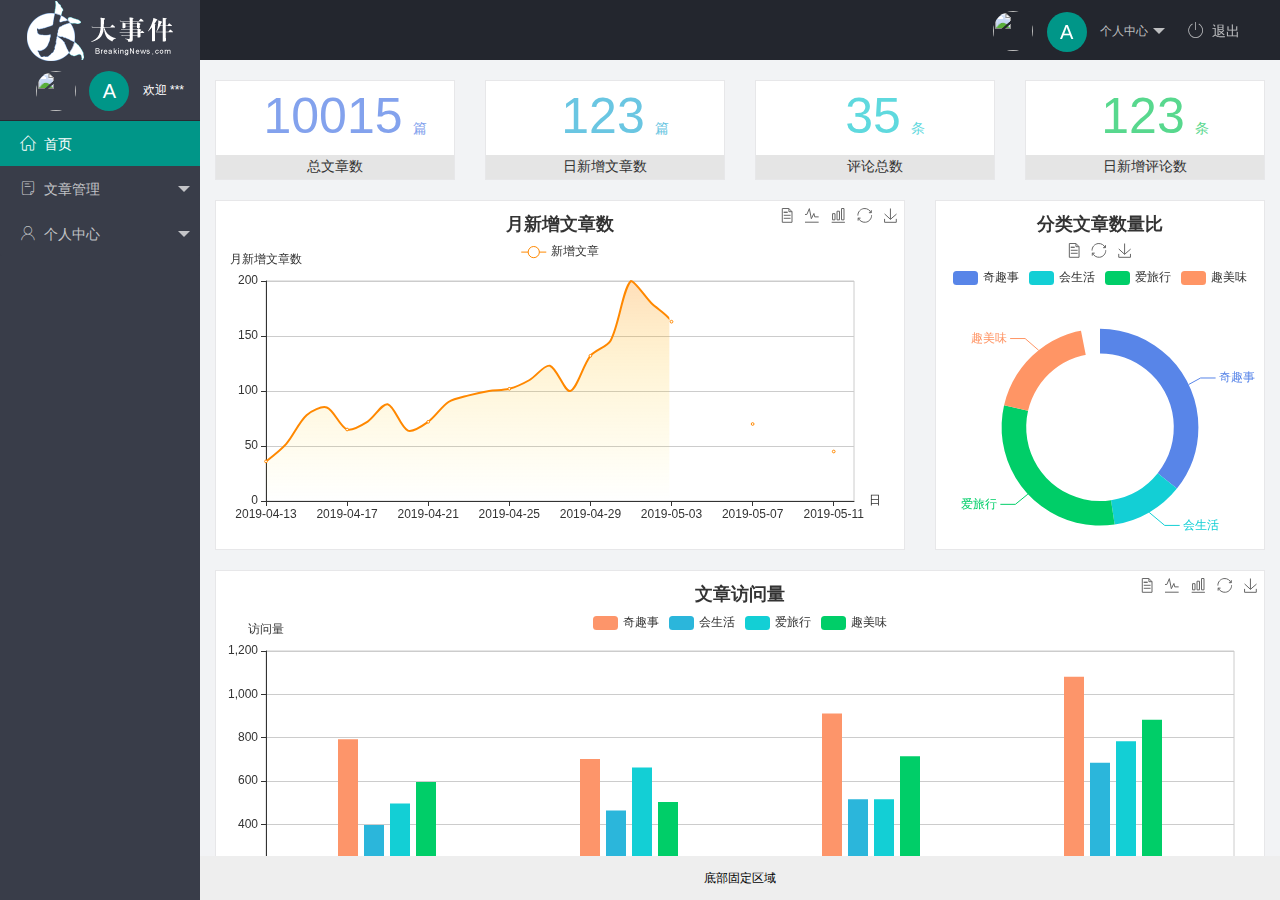
==== commit b47d7256: "完成了主页" ====
--- a/index.html
+++ b/index.html
@@ -5,7 +5,7 @@
     <meta charset="UTF-8" />
     <meta http-equiv="X-UA-Compatible" content="IE=edge" />
     <meta name="viewport" content="width=device-width, initial-scale=1.0" />
-    <title>Document</title>
+    <title></title>
     <link rel="stylesheet" href="/assets/lib/layui/css/layui.css" />
     <link rel="stylesheet" href="/assets/fonts/iconfont.css">
     <link rel="stylesheet" href="/assets/css/index.css">
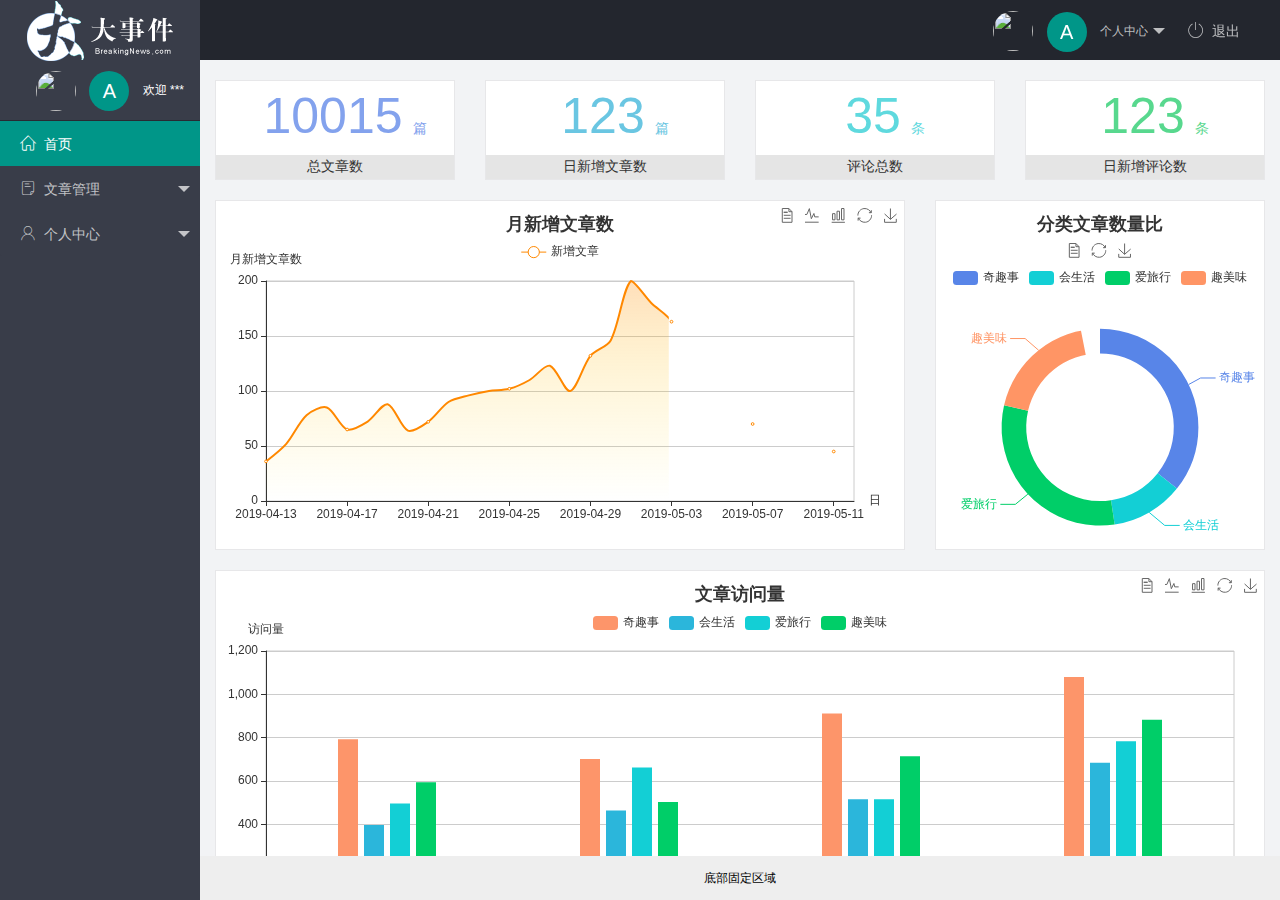
==== commit 0fff5191: "完成个人模块" ====
--- a/index.html
+++ b/index.html
@@ -27,9 +27,9 @@
                         个人中心
                     </a>
                     <dl class="layui-nav-child">
-                        <dd><a href="">基本资料</a></dd>
-                        <dd><a href="">更换头像</a></dd>
-                        <dd><a href="">重置密码</a></dd>
+                        <dd><a href="/user/user_info.html" target="fm">基本资料</a></dd>
+                        <dd><a href="/user/user_avatar.html" target="fm">更换头像</a></dd>
+                        <dd><a href="/user/user_pwd.html" target="fm">重置密码</a></dd>
                     </dl>
                 </li>
                 <li class="layui-nav-item" lay-header-event="menuRight" lay-unselect>
@@ -61,9 +61,12 @@
                     <li class="layui-nav-item">
                         <a href="javascript:;"><span class="iconfont icon-user"></span>个人中心</a>
                         <dl class="layui-nav-child">
-                            <dd><a href="javascript:;"><i class="layui-icon layui-icon-app"></i>基本资料</a></dd>
-                            <dd><a href="javascript:;"><i class="layui-icon layui-icon-app"></i>更换头像</a></dd>
-                            <dd><a href="javascript:;"><i class="layui-icon layui-icon-app"></i>重置密码</a></dd>
+                            <dd><a href="/user/user_info.html" target="fm"><i
+                                        class="layui-icon layui-icon-app"></i>基本资料</a></dd>
+                            <dd><a href="/user/user_avatar.html" target="fm"><i
+                                        class="layui-icon layui-icon-app"></i>更换头像</a></dd>
+                            <dd><a href="/user/user_pwd.html" target="fm"><i
+                                        class="layui-icon layui-icon-app"></i>重置密码</a></dd>
                         </dl>
                     </li>
                 </ul>
@@ -71,7 +74,6 @@
         </div>
 
         <div class="layui-body">
-            <!-- 内容主体区域 -->
             <!-- 内容主体区域 -->
             <iframe name="fm" src="/home/dashboard.html" frameborder="0">
 
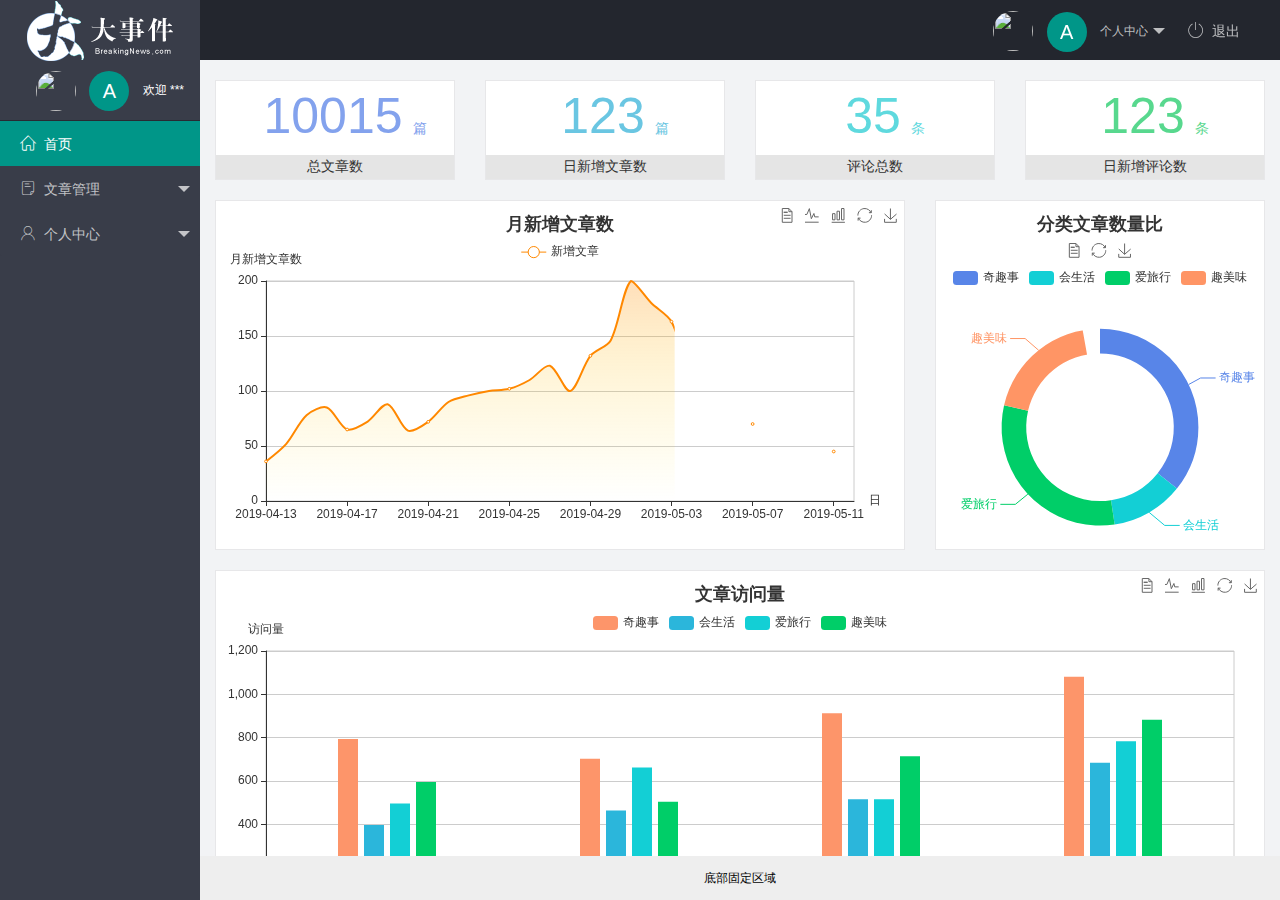
==== commit dcaea3c9: "完成文章管理相关功能的开发" ====
--- a/index.html
+++ b/index.html
@@ -5,7 +5,7 @@
     <meta charset="UTF-8" />
     <meta http-equiv="X-UA-Compatible" content="IE=edge" />
     <meta name="viewport" content="width=device-width, initial-scale=1.0" />
-    <title></title>
+    <title>个人中心</title>
     <link rel="stylesheet" href="/assets/lib/layui/css/layui.css" />
     <link rel="stylesheet" href="/assets/fonts/iconfont.css">
     <link rel="stylesheet" href="/assets/css/index.css">
@@ -53,9 +53,12 @@
                     <li class="layui-nav-item">
                         <a class="" href="javascript:;"><span class="iconfont icon-16"></span>文章管理</a>
                         <dl class="layui-nav-child">
-                            <dd><a href="javascript:;"><i class="layui-icon layui-icon-app"></i>文章类别</a></dd>
-                            <dd><a href="javascript:;"><i class="layui-icon layui-icon-app"></i>文章列表</a></dd>
-                            <dd><a href="javascript:;"><i class="layui-icon layui-icon-app"></i>发布文章</a></dd>
+                            <dd><a href="/article/art_cate.html" target="fm"><i
+                                        class="layui-icon layui-icon-app"></i>文章类别</a></dd>
+                            <dd id="change"><a href="/article/art_list.html" target="fm"><i
+                                        class="layui-icon layui-icon-app"></i>文章列表</a></dd>
+                            <dd><a href="/article/art_pub.html" target="fm"><i
+                                        class="layui-icon layui-icon-app"></i>发布文章</a></dd>
                         </dl>
                     </li>
                     <li class="layui-nav-item">
